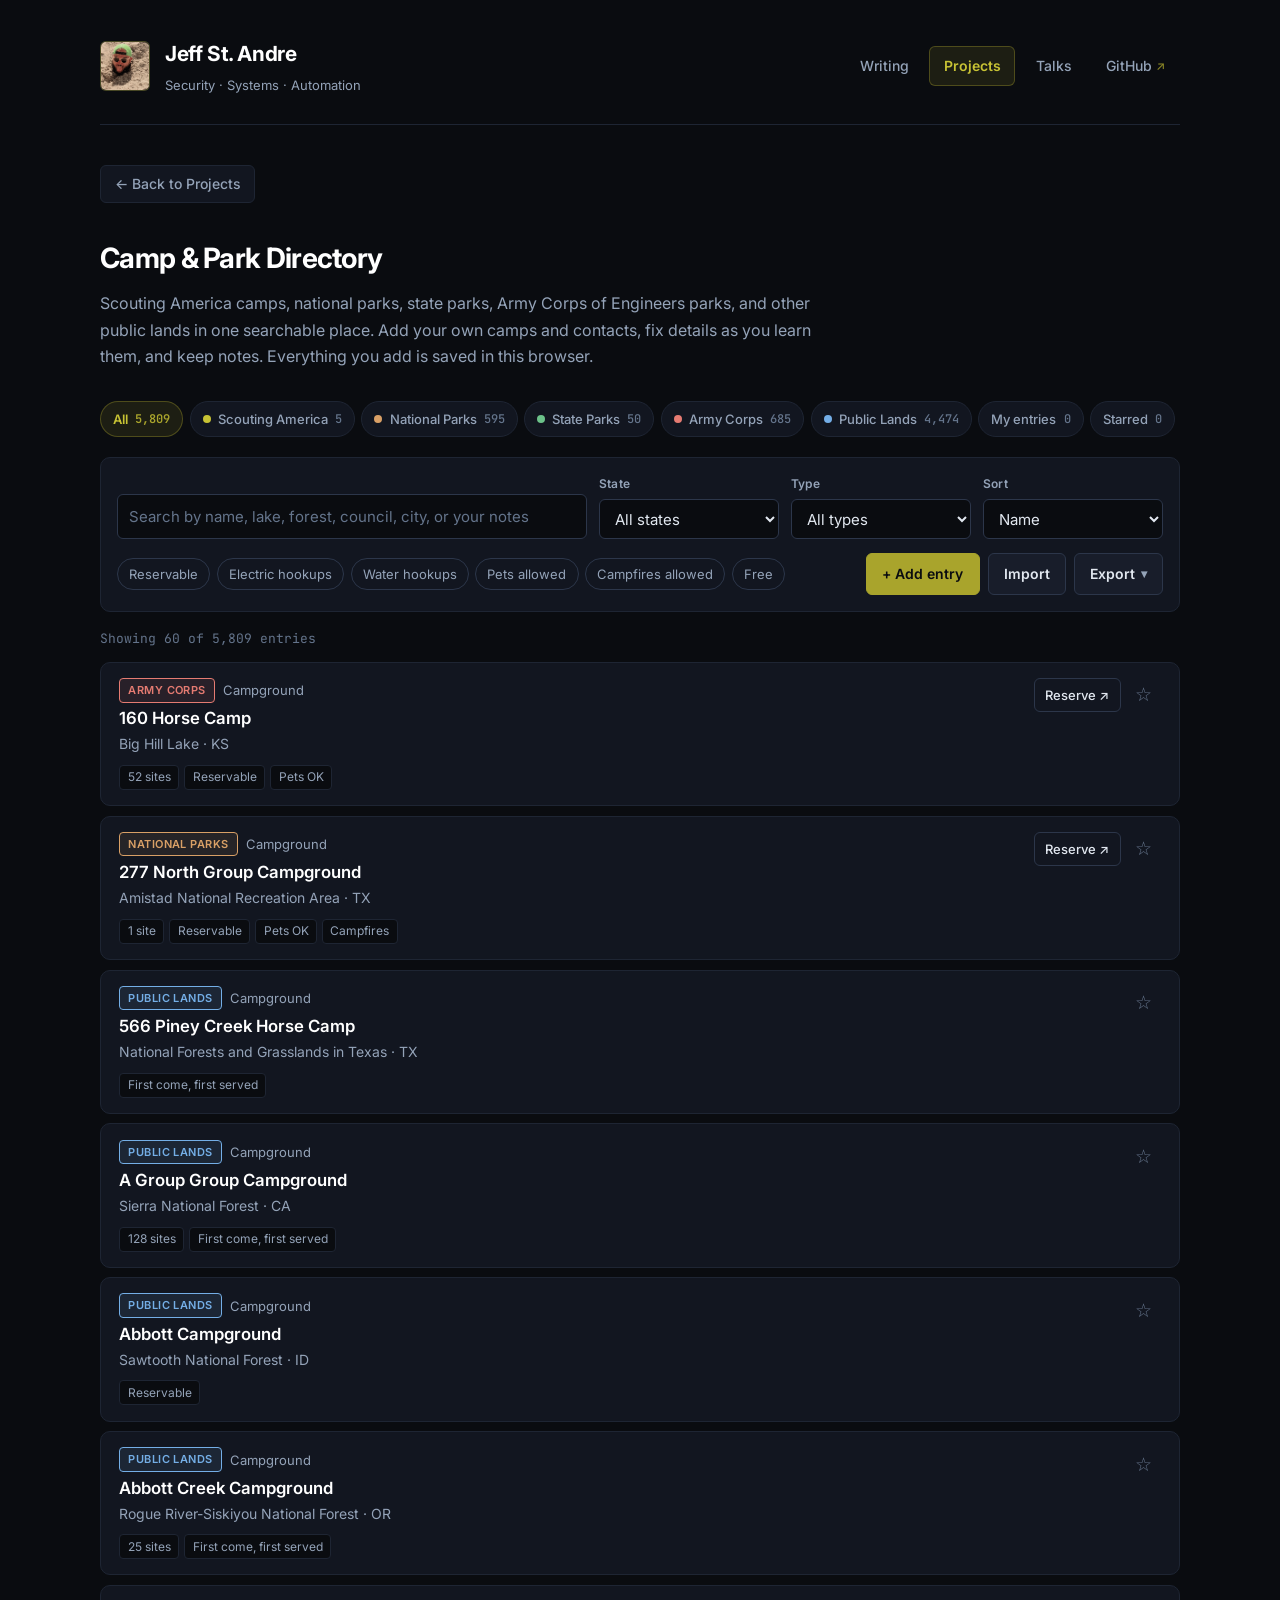
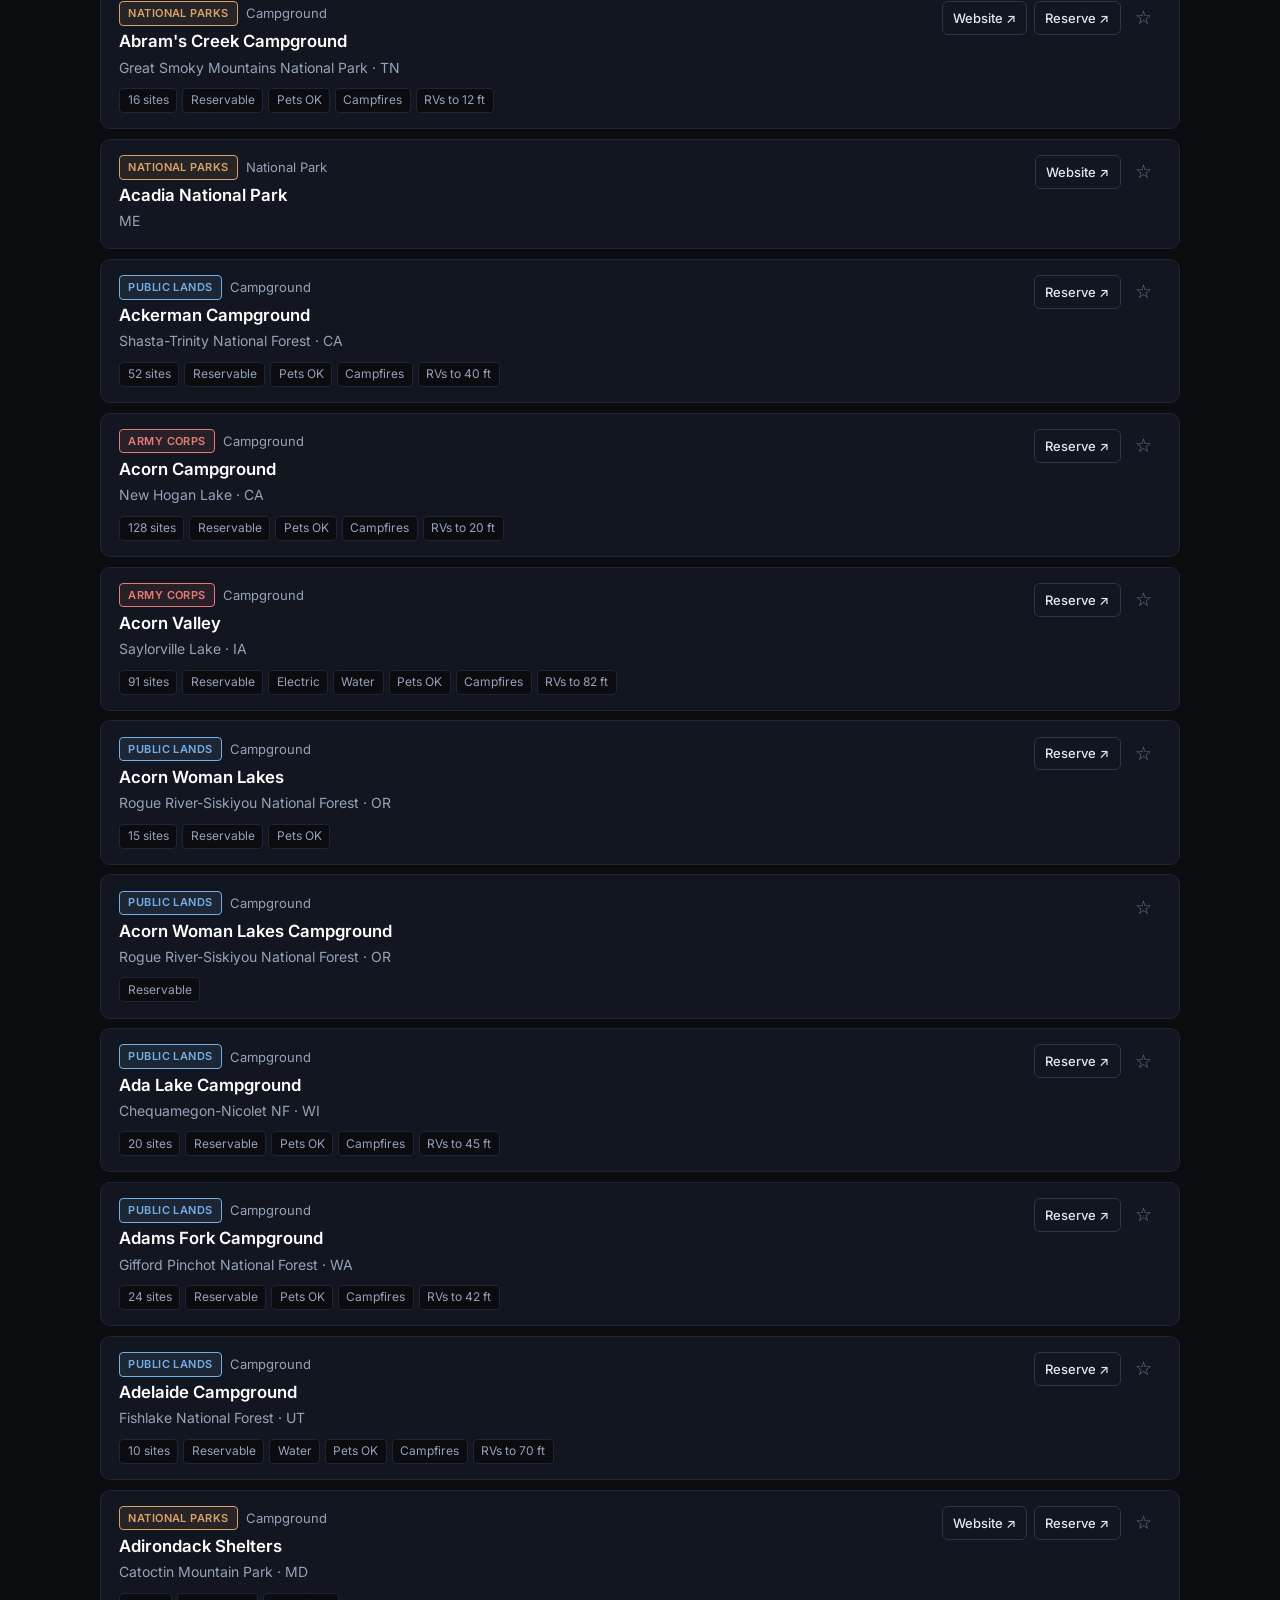
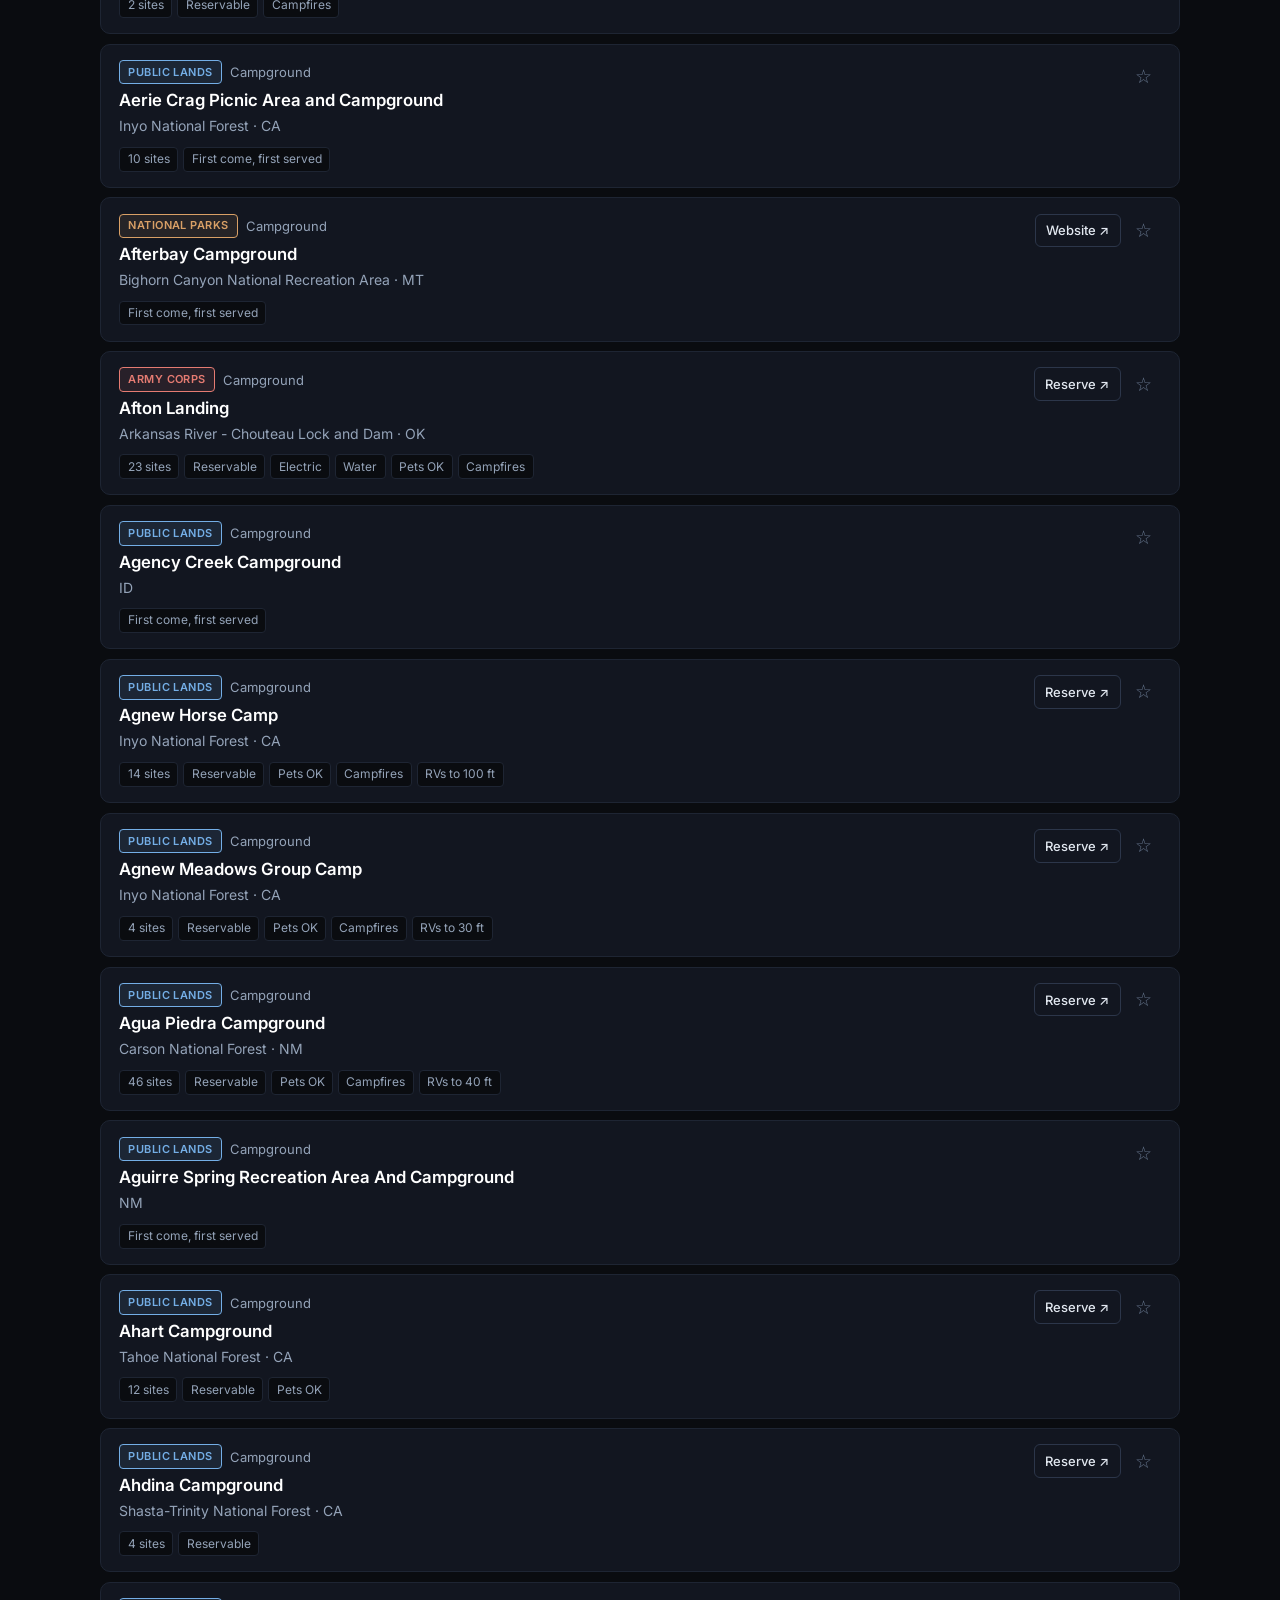
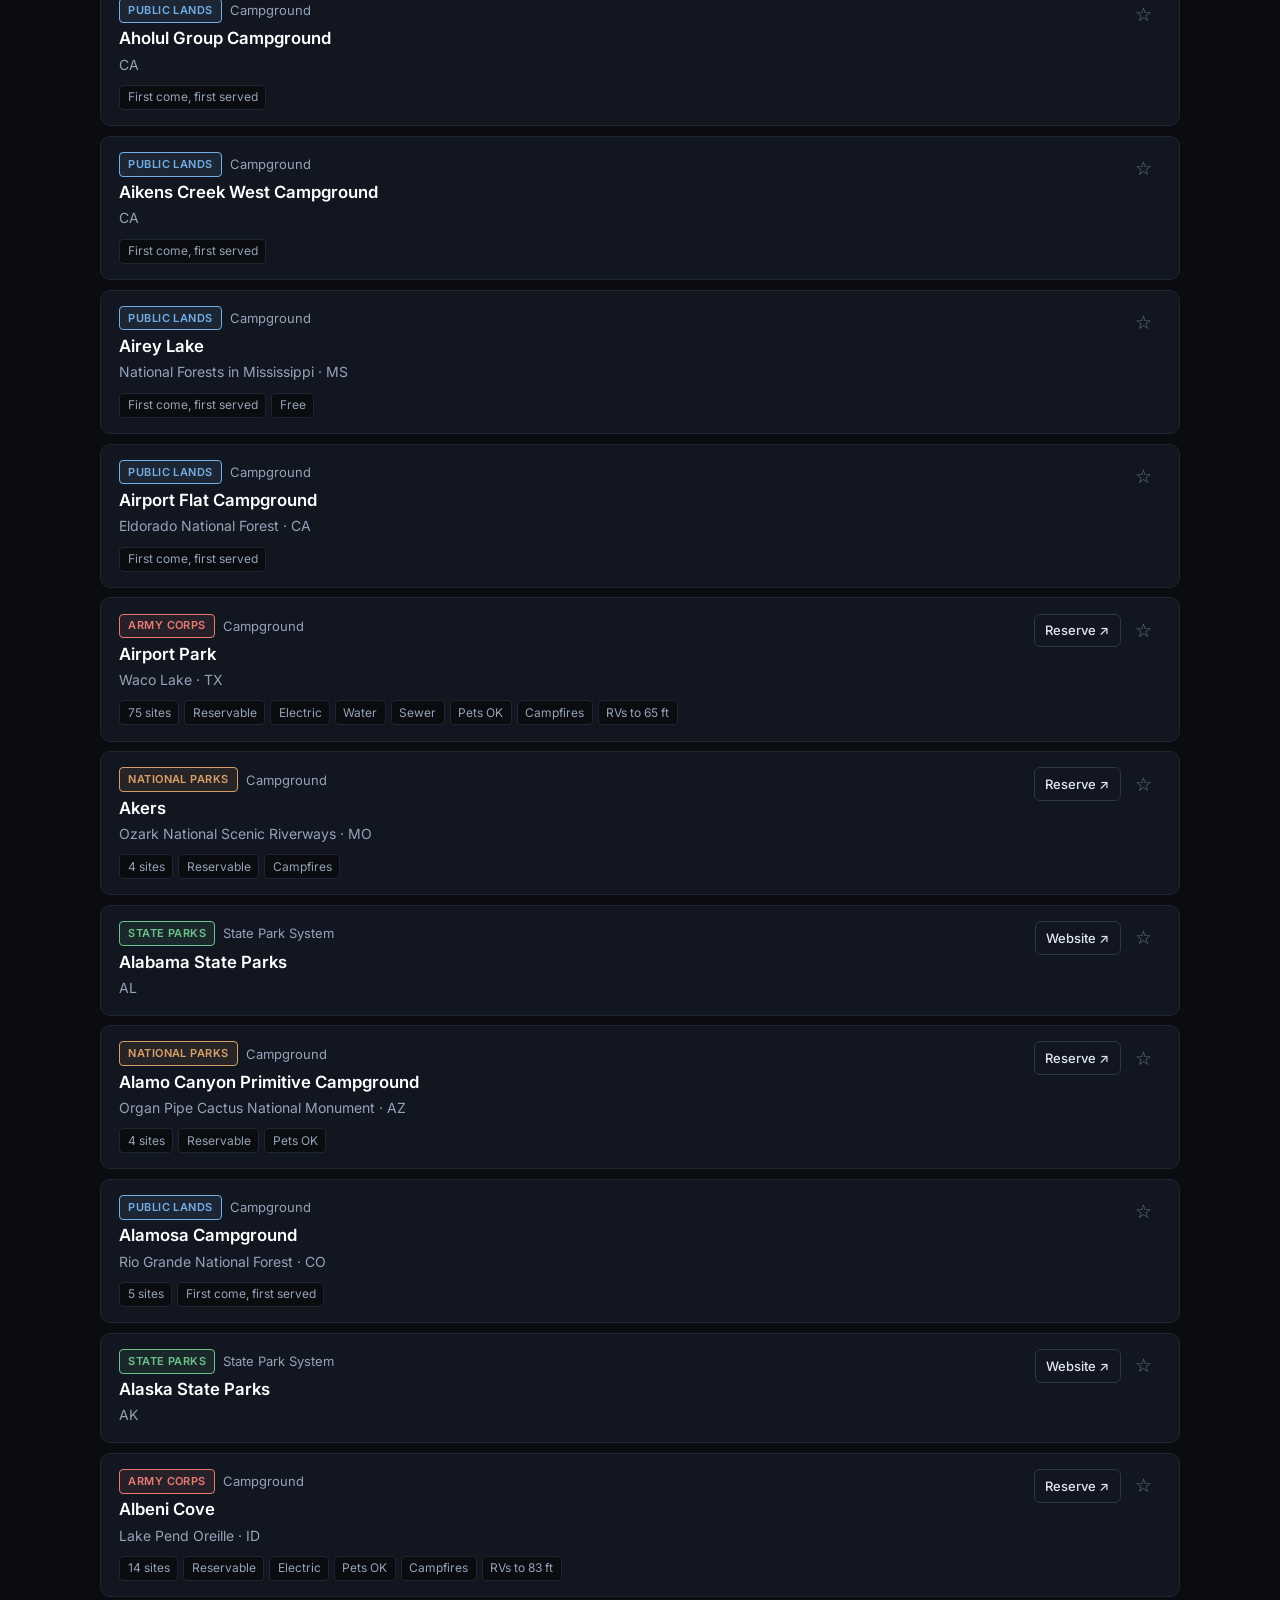
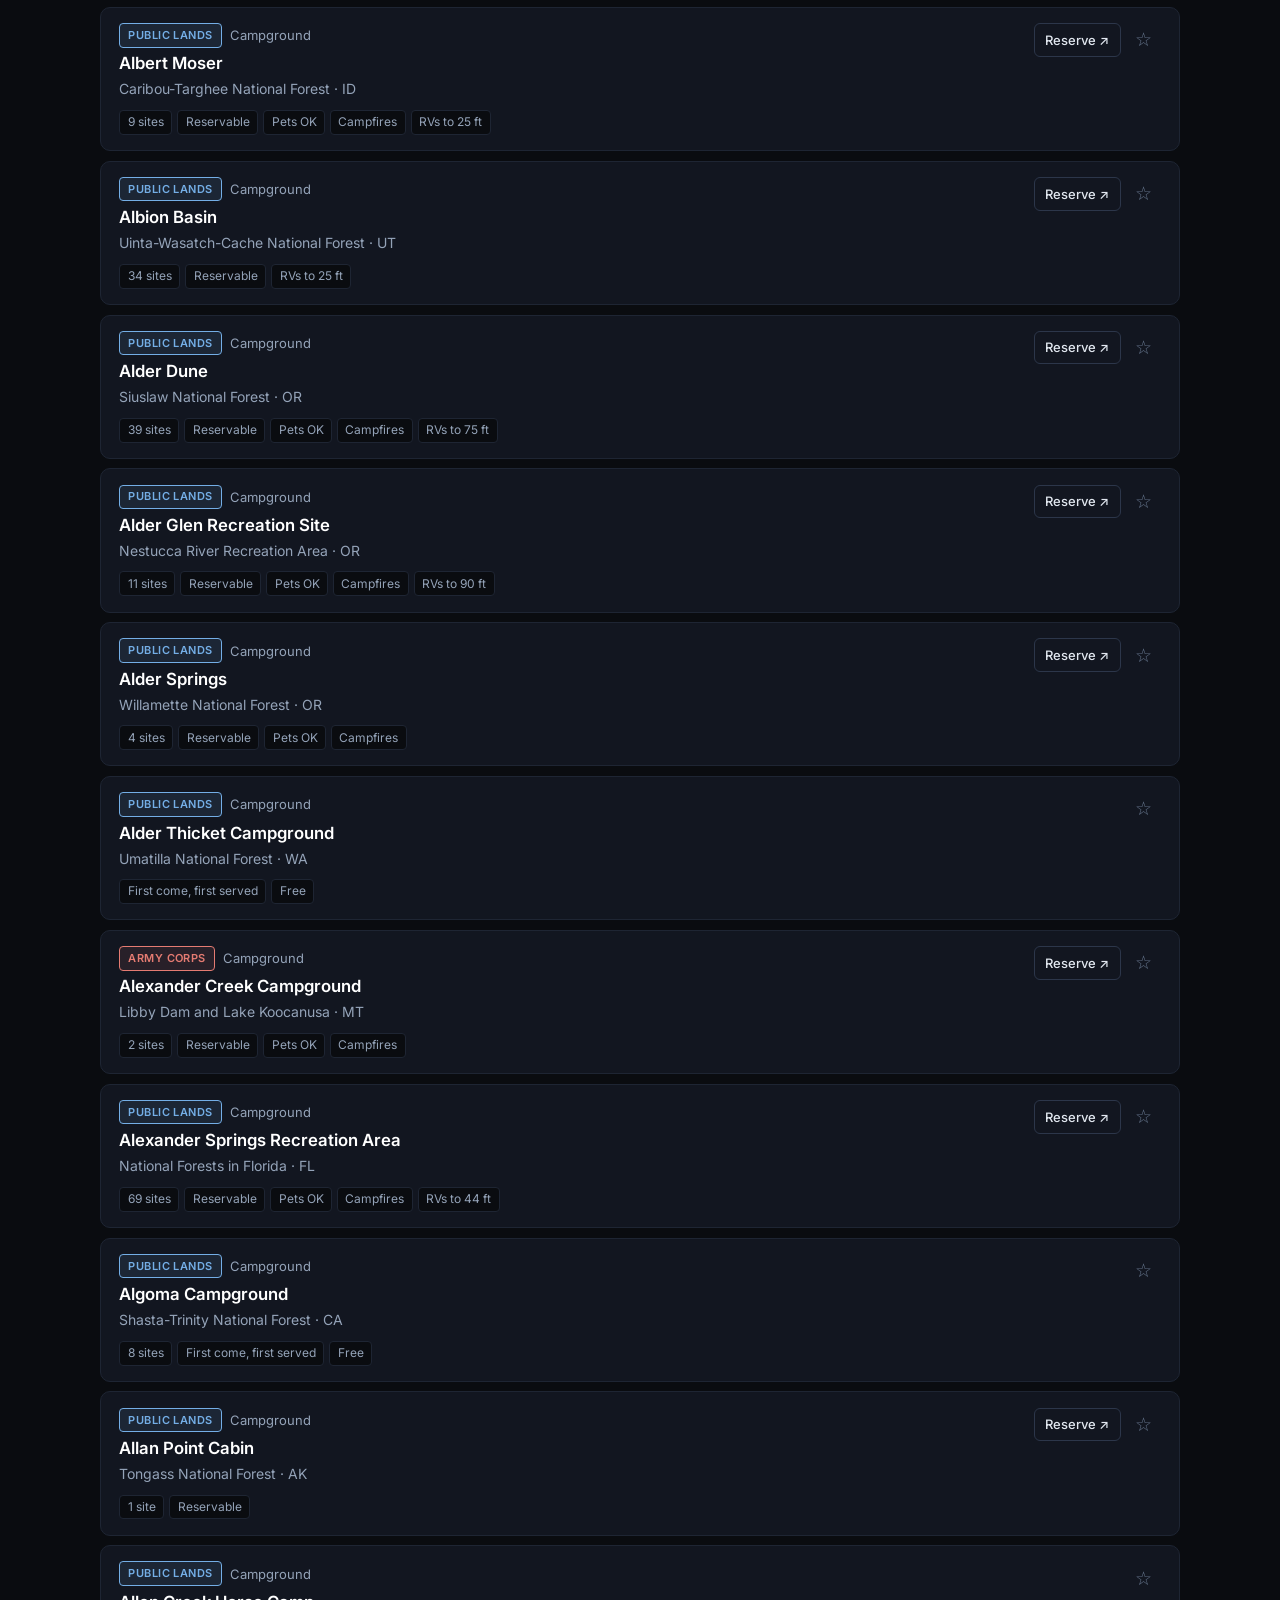
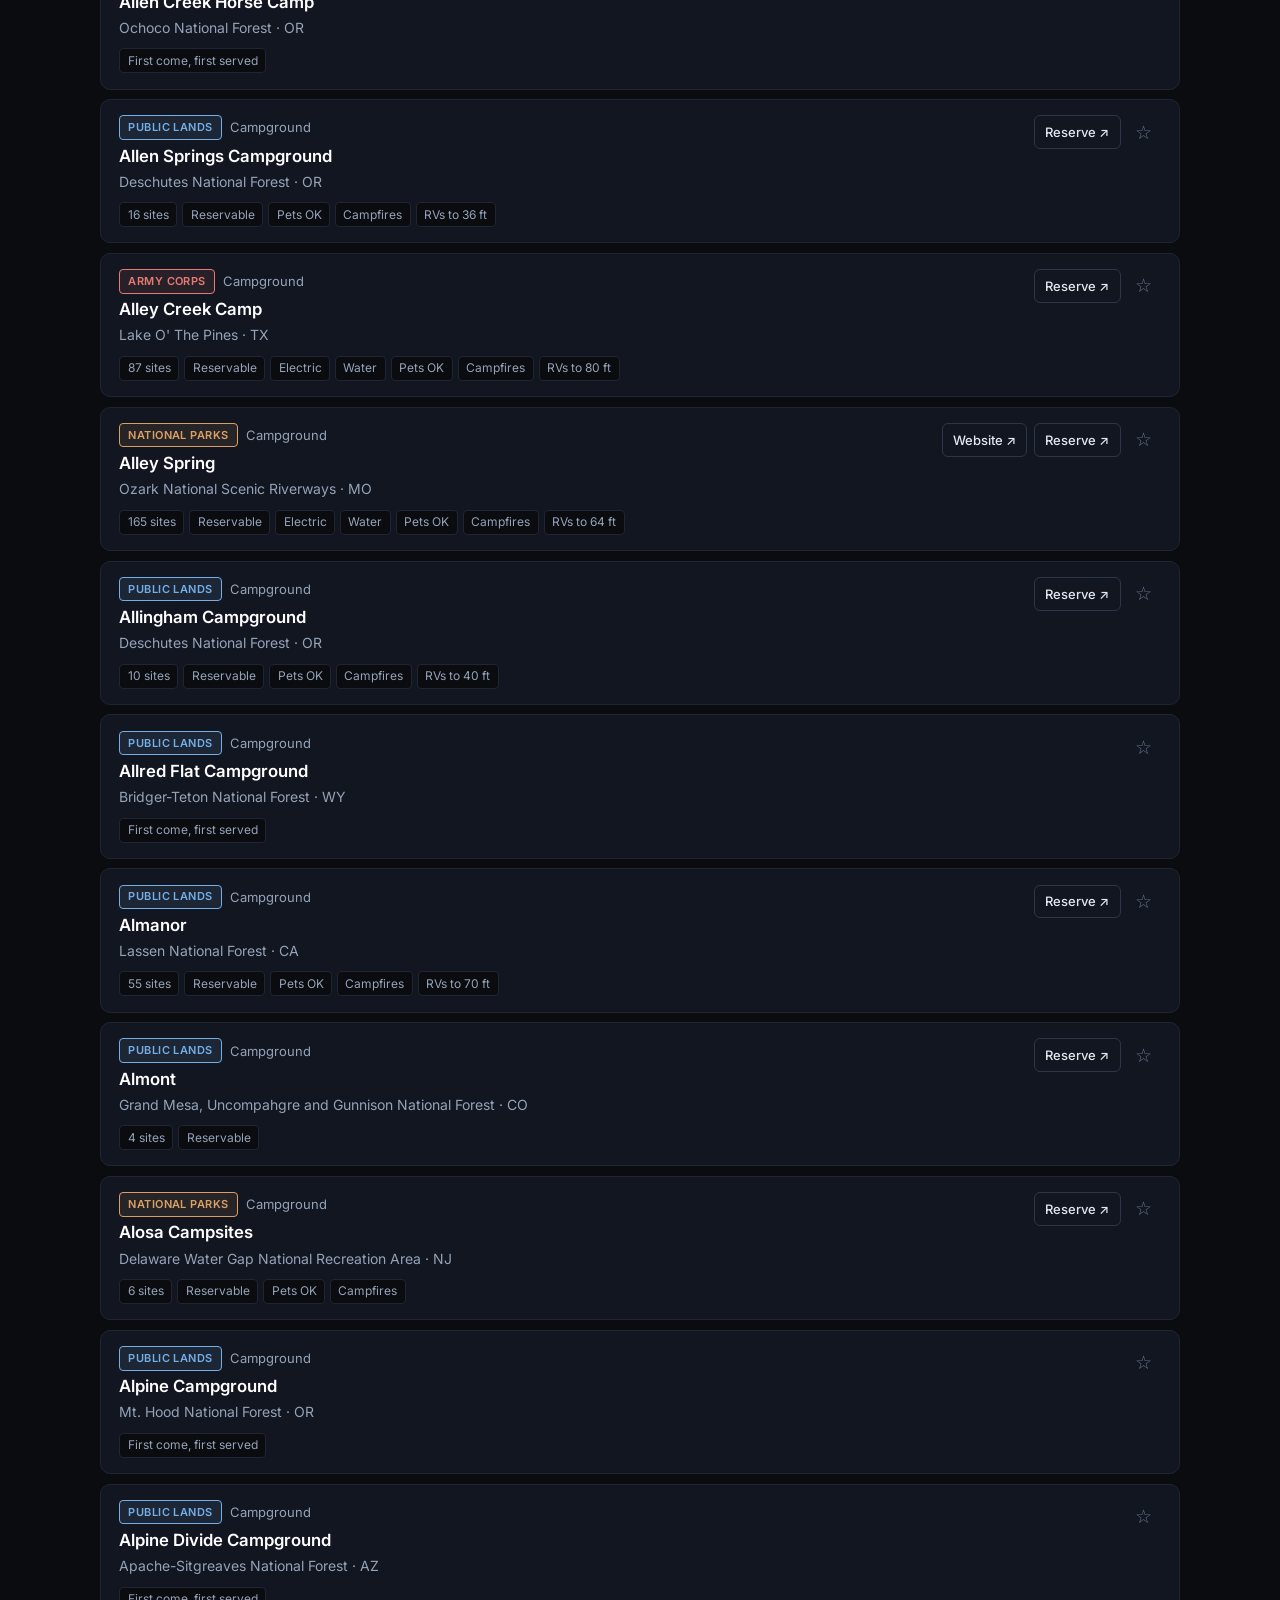
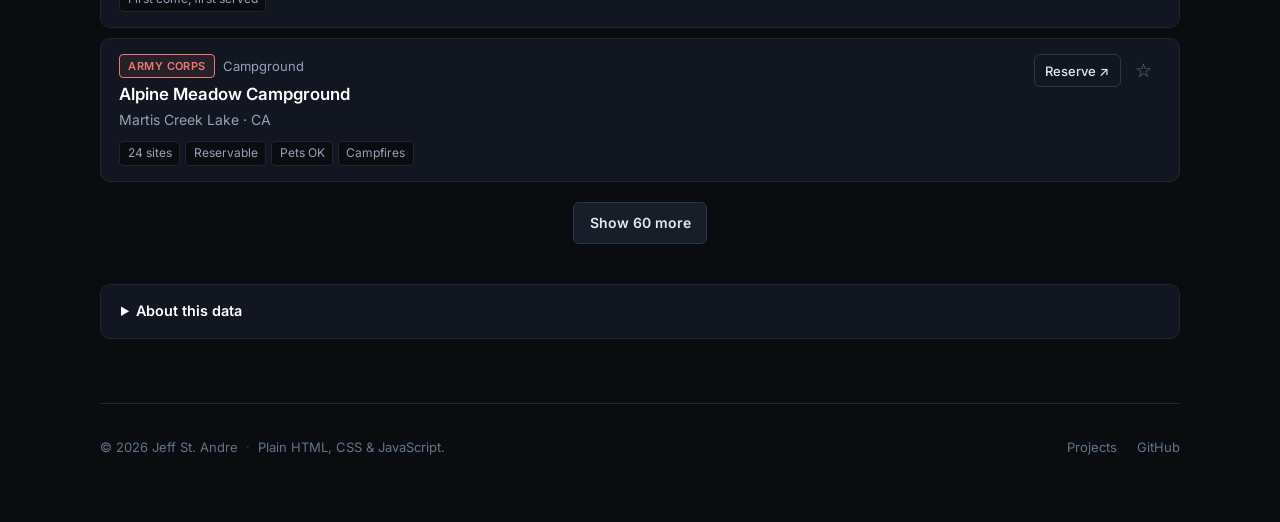
==== tools/CampDirectory/index.html @ d9864ccf "Add Camp & Park Directory tool A searchable, static (HTML/CSS/vanilla JS) directory of Scouting Amer" ====
<!DOCTYPE html>
<html lang="en">

<head>
  <meta charset="UTF-8">
  <meta name="viewport" content="width=device-width, initial-scale=1.0">
  <title>Camp &amp; Park Directory | Jeff St. Andre</title>
  <meta name="description"
    content="A searchable directory of Scouting America camps, national parks, state parks, Army Corps of Engineers parks, and other public lands, with contact info you can add to and keep.">
  <meta name="author" content="Jeff St. Andre">
  <meta name="theme-color" content="#0a0c10">

  <meta property="og:type" content="website">
  <meta property="og:title" content="Camp &amp; Park Directory | Jeff St. Andre">
  <meta property="og:description"
    content="Scouting America camps, national parks, state parks, Army Corps parks, and public lands in one searchable place.">
  <meta property="og:url" content="https://jeffstandre.com/tools/CampDirectory/">
  <meta property="og:image" content="https://jeffstandre.com/avatar.png">

  <link rel="icon" type="image/x-icon" href="../../favicon.ico">
  <link rel="icon" type="image/png" sizes="64x64" href="../../favicon.png">
  <link rel="apple-touch-icon" href="../../avatar.png">

  <link rel="preconnect" href="https://fonts.googleapis.com">
  <link rel="preconnect" href="https://fonts.gstatic.com" crossorigin>
  <link
    href="https://fonts.googleapis.com/css2?family=Inter:wght@400;500;600;700&family=JetBrains+Mono:wght@400;500&display=swap"
    rel="stylesheet">

  <link rel="stylesheet" href="../../style.css">
  <link rel="stylesheet" href="directory.css">
</head>

<body>
  <div class="site-wrapper directory-wrapper">
    <header class="site-header">
      <div class="header-brand">
        <a href="../../#writing" class="brand-link">
          <img src="../../avatar.png" alt="Jeff St. Andre" class="header-avatar" width="48" height="48">
          <div class="brand-text">
            <span class="brand-name">Jeff St. Andre</span>
            <span class="brand-tagline">Security · Systems · Automation</span>
          </div>
        </a>
      </div>
      <nav class="site-nav">
        <a href="../../#writing" class="nav-link">Writing</a>
        <a href="../../#projects" class="nav-link active">Projects</a>
        <a href="../../#slides" class="nav-link">Talks</a>
        <a href="https://github.com/jstandre" target="_blank" rel="noopener" class="nav-link external">GitHub <span
            class="ext-icon">↗</span></a>
      </nav>
    </header>

    <main class="site-main">
      <a href="../../#projects" class="back-btn">&larr; Back to Projects</a>

      <div class="section-header">
        <h1 class="section-title">Camp &amp; Park Directory</h1>
        <p class="section-lead">Scouting America camps, national parks, state parks, Army Corps of Engineers parks,
          and other public lands in one searchable place. Add your own camps and contacts, fix details as you learn
          them, and keep notes. Everything you add is saved in this browser.</p>
      </div>

      <nav class="category-tabs" id="category-tabs" aria-label="Categories"></nav>

      <section class="toolbar" aria-label="Search and filters">
        <div class="toolbar-row">
          <label class="field field-search">
            <span class="visually-hidden">Search</span>
            <input type="search" id="search" placeholder="Search by name, lake, forest, council, city, or your notes"
              autocomplete="off">
          </label>
          <label class="field">
            <span class="field-label">State</span>
            <select id="state-filter">
              <option value="">All states</option>
            </select>
          </label>
          <label class="field">
            <span class="field-label">Type</span>
            <select id="kind-filter">
              <option value="">All types</option>
            </select>
          </label>
          <label class="field">
            <span class="field-label">Sort</span>
            <select id="sort">
              <option value="name">Name</option>
              <option value="state">State</option>
              <option value="unit">Managing unit</option>
              <option value="distance">Nearest to me</option>
            </select>
          </label>
        </div>

        <div class="toolbar-row toolbar-row-secondary">
          <fieldset class="amenity-filters" id="amenity-filters">
            <legend class="visually-hidden">Campground amenities</legend>
          </fieldset>
          <div class="toolbar-actions">
            <button type="button" class="btn btn-primary" id="add-btn">+ Add entry</button>
            <button type="button" class="btn" id="import-btn">Import</button>
            <details class="menu" id="export-menu">
              <summary class="btn">Export</summary>
              <div class="menu-panel">
                <button type="button" data-export="backup">Backup of my data (JSON)</button>
                <button type="button" data-export="csv">Current results (CSV)</button>
                <button type="button" data-export="template">Blank import template (CSV)</button>
              </div>
            </details>
          </div>
        </div>
      </section>

      <p class="category-note" id="category-note" hidden></p>

      <div class="results-bar">
        <p class="results-count" id="results-count" aria-live="polite">Loading directory…</p>
        <button type="button" class="link-btn" id="clear-filters" hidden>Clear filters</button>
      </div>

      <h2 class="visually-hidden">Results</h2>
      <div class="results" id="results"></div>

      <div class="more-wrap">
        <button type="button" class="btn" id="show-more" hidden>Show more</button>
      </div>

      <details class="about-data">
        <summary>About this data</summary>
        <div class="about-body">
          <ul>
            <li><strong>Federal campgrounds</strong> (Army Corps, Forest Service, National Park Service, BLM,
              Reclamation, Fish &amp; Wildlife): <span id="campground-count">every campground</span> in the federal
              recreation system, from
              <a href="https://github.com/kirkwood-justin/campsite-atlas-data" target="_blank" rel="noopener">Campsite
                Atlas open data</a>, which is cleaned from the Recreation.gov RIDB export (CC0). Snapshot from
              <span id="campground-date">September 2026</span>. Phone numbers and current conditions are on each
              campground's Recreation.gov page.</li>
            <li><strong>National parks</strong>: all 63, each linked to its official nps.gov home and contact pages.
            </li>
            <li><strong>State parks</strong>: the official park agency for all 50 states. Each one links to that
              state's full list of parks. Individual state parks aren't bundled yet; add the ones you use or import a
              list.</li>
            <li><strong>Scouting America</strong>: the four national high adventure bases and the national office.
              Local council camps aren't bundled; add yours or import your council's list. Find any council at
              <a href="https://beascout.scouting.org/" target="_blank" rel="noopener">beascout.scouting.org</a>.</li>
            <li><strong>Your data</strong> (added entries, edits, notes, and stars) stays in this browser. Use
              <em>Export → Backup</em> to keep a copy or move it to another device, and <em>Import</em> to load it
              back.</li>
          </ul>
          <p>Contact details change. Confirm hours, fees, and phone numbers with the managing office before a trip.
          </p>
        </div>
      </details>
    </main>

    <footer class="site-footer">
      <div class="footer-left">
        <span>© <span id="year">2026</span> Jeff St. Andre</span>
        <span class="footer-separator">·</span>
        <span>Plain HTML, CSS &amp; JavaScript.</span>
      </div>
      <div class="footer-right">
        <a href="../../#projects">Projects</a>
        <a href="https://github.com/jstandre" target="_blank" rel="noopener">GitHub</a>
      </div>
    </footer>
  </div>

  <!-- Entry details -->
  <dialog class="modal" id="detail-dialog" aria-labelledby="detail-title">
    <div class="modal-inner" id="detail-body"></div>
  </dialog>

  <!-- Add / edit entry -->
  <dialog class="modal" id="edit-dialog" aria-labelledby="edit-title">
    <form class="modal-inner" id="edit-form" method="dialog" novalidate>
      <div class="modal-head">
        <h2 class="modal-title" id="edit-title">Add entry</h2>
        <button type="button" class="icon-btn" data-close aria-label="Close">×</button>
      </div>
      <p class="modal-help" id="edit-help"></p>

      <div class="form-grid">
        <label class="field">
          <span class="field-label">Category</span>
          <select name="category" required></select>
        </label>
        <label class="field">
          <span class="field-label">Type</span>
          <input name="kind" list="kind-suggestions" placeholder="Council Camp, State Park, Campground…">
        </label>
        <label class="field field-wide">
          <span class="field-label">Name <span class="req">required</span></span>
          <input name="name" required autocomplete="off">
        </label>
        <label class="field">
          <span class="field-label">Organization or council</span>
          <input name="org" placeholder="e.g. Circle Ten Council">
        </label>
        <label class="field">
          <span class="field-label">Managing unit</span>
          <input name="unit" placeholder="Lake, forest, district, or office">
        </label>
        <label class="field field-wide">
          <span class="field-label">Street address</span>
          <input name="address" autocomplete="street-address">
        </label>
        <label class="field">
          <span class="field-label">City</span>
          <input name="city">
        </label>
        <label class="field field-split">
          <span class="field-label">State</span>
          <select name="state"></select>
        </label>
        <label class="field field-split">
          <span class="field-label">ZIP</span>
          <input name="zip" inputmode="numeric">
        </label>
        <label class="field">
          <span class="field-label">Contact person</span>
          <input name="contact">
        </label>
        <label class="field">
          <span class="field-label">Phone</span>
          <input name="phone" type="tel">
        </label>
        <label class="field">
          <span class="field-label">Email</span>
          <input name="email" type="email">
        </label>
        <label class="field">
          <span class="field-label">Website</span>
          <input name="website" type="url" placeholder="https://">
        </label>
        <label class="field">
          <span class="field-label">Reservations link</span>
          <input name="bookUrl" type="url" placeholder="https://">
        </label>
        <label class="field field-split">
          <span class="field-label">Latitude</span>
          <input name="lat" inputmode="decimal" placeholder="36.45">
        </label>
        <label class="field field-split">
          <span class="field-label">Longitude</span>
          <input name="lon" inputmode="decimal" placeholder="-104.95">
        </label>
        <label class="field field-wide">
          <span class="field-label">Description</span>
          <textarea name="summary" rows="3" placeholder="Acreage, program areas, what to know before you go"></textarea>
        </label>
      </div>
      <p class="form-error" id="edit-error" role="alert"></p>

      <div class="modal-actions">
        <button type="button" class="btn" data-close>Cancel</button>
        <button type="submit" class="btn btn-primary" id="edit-submit">Save</button>
      </div>
    </form>
  </dialog>

  <!-- Import -->
  <dialog class="modal" id="import-dialog" aria-labelledby="import-title">
    <div class="modal-inner">
      <div class="modal-head">
        <h2 class="modal-title" id="import-title">Import</h2>
        <button type="button" class="icon-btn" data-close aria-label="Close">×</button>
      </div>
      <p class="modal-help">Load a <strong>backup file</strong> exported from this page, or a <strong>CSV
          spreadsheet</strong> of camps and parks, such as your council's camp list or a state's parks. Imported
        rows are added to <em>My entries</em>.</p>

      <label class="field">
        <span class="field-label">Category for rows that don't name one</span>
        <select id="import-category"></select>
      </label>

      <label class="file-drop" id="file-drop">
        <input type="file" id="import-file" accept=".json,.csv,application/json,text/csv">
        <span class="file-drop-text"><strong>Choose a file</strong> or drop it here (.csv or .json)</span>
      </label>

      <details class="csv-help">
        <summary>CSV columns</summary>
        <p>The first row must be column names. Only <code>name</code> is required; other columns are optional and
          can be in any order:</p>
        <p class="mono-list">name, category, type, organization, unit, address, city, state, zip, contact, phone,
          email, website, reservations, lat, lon, description, notes</p>
        <p><code>category</code> can be scouting, national park, state park, army corps, or public lands.
          <code>state</code> can be a two-letter code or a full name. Export → Blank import template gives you a
          ready-made file.</p>
      </details>

      <p class="import-result" id="import-result" role="status"></p>

      <div class="modal-actions">
        <button type="button" class="btn" data-close>Done</button>
      </div>
    </div>
  </dialog>

  <datalist id="kind-suggestions">
    <option value="Council Camp">
    <option value="Council Service Center">
    <option value="State Park">
    <option value="State Forest">
    <option value="Campground">
    <option value="Lake / Project Office">
    <option value="Ranger District">
    <option value="Field Office">
    <option value="Wildlife Refuge">
    <option value="Park">
  </datalist>

  <div class="toast" id="toast" role="status" aria-live="polite" hidden></div>

  <script src="directory.js"></script>
</body>

</html>
---- style.css ----
/* ==========================================================================
   Jeff St. Andre - Clean, Inviting & Thoughtful Engineering Site
   Palette: Deep Space Black, Stark White, Signature Olive-Chartreuse (#a9a42c)
   ========================================================================== */

:root {
  /* Core Color Palette */
  --bg-deep: #0a0c10;
  --bg-surface: #121620;
  --bg-surface-elevated: #181d2a;
  --bg-surface-hover: #1e2434;
  --bg-code: #07090d;

  /* Signature Accent: Olive-Chartreuse */
  --accent-green: #a9a42c;
  --accent-green-bright: #c7c234;
  --accent-green-muted: #726f1c;
  --accent-green-bg: rgba(169, 164, 44, 0.12);
  --accent-green-border: rgba(169, 164, 44, 0.35);

  /* Contrast & Text */
  --text-pure-white: #ffffff;
  --text-primary: #e2e8f0;
  --text-secondary: #94a3b8;
  --text-muted: #64748b;

  /* Borders */
  --border-subtle: #1e2533;
  --border-strong: #2c364a;

  /* Typography */
  --font-sans: 'Inter', -apple-system, BlinkMacSystemFont, 'Segoe UI', Roboto, sans-serif;
  --font-mono: 'JetBrains Mono', ui-monospace, SFMono-Regular, monospace;

  /* Geometry */
  --radius-xs: 4px;
  --radius-sm: 6px;
  --radius-md: 10px;
  --radius-lg: 14px;
  --radius-pill: 9999px;

  --measure-content: 740px;
  --measure-wide: 860px;

  --transition-fast: 0.15s ease;
  --transition-smooth: 0.25s ease;
}

/* ==========================================================================
   Reset & Base Styles
   ========================================================================== */
*, *::before, *::after {
  box-sizing: border-box;
  margin: 0;
  padding: 0;
}

html {
  font-size: 16px;
  scroll-behavior: smooth;
  -webkit-font-smoothing: antialiased;
  -moz-osx-font-smoothing: grayscale;
}

body {
  background-color: var(--bg-deep);
  color: var(--text-primary);
  font-family: var(--font-sans);
  line-height: 1.7;
  min-height: 100vh;
  display: flex;
  justify-content: center;
  padding: 0 1.25rem;
}

/* Selection */
::selection {
  background-color: var(--accent-green);
  color: #000000;
}

/* Links */
a {
  color: var(--accent-green-bright);
  text-decoration: none;
  transition: color var(--transition-fast);
}

a:hover {
  color: #e5e042;
}

/* ==========================================================================
   Layout Shell
   ========================================================================== */
.site-wrapper {
  width: 100%;
  max-width: var(--measure-wide);
  display: flex;
  flex-direction: column;
  min-height: 100vh;
  padding-bottom: 4rem;
}

/* Header */
.site-header {
  display: flex;
  justify-content: space-between;
  align-items: center;
  padding: 2.25rem 0 1.75rem 0;
  border-bottom: 1px solid var(--border-subtle);
  margin-bottom: 2.5rem;
  flex-wrap: wrap;
  gap: 1.25rem;
}

.brand-link {
  display: flex;
  align-items: center;
  gap: 0.95rem;
  text-decoration: none;
}

.header-avatar {
  width: 50px;
  height: 50px;
  border-radius: var(--radius-sm);
  border: 1px solid var(--accent-green-border);
  object-fit: cover;
  flex-shrink: 0;
  transition: transform var(--transition-fast), border-color var(--transition-fast), box-shadow var(--transition-fast);
  background-color: var(--bg-surface);
}

.brand-link:hover .header-avatar {
  border-color: var(--accent-green-bright);
  box-shadow: 0 0 12px rgba(169, 164, 44, 0.3);
  transform: scale(1.04);
}

.brand-text {
  display: flex;
  flex-direction: column;
  gap: 0.15rem;
}

.brand-name {
  font-size: 1.3rem;
  font-weight: 700;
  letter-spacing: -0.02em;
  color: var(--text-pure-white);
  transition: color var(--transition-fast);
}

.brand-link:hover .brand-name {
  color: var(--accent-green-bright);
}

.brand-tagline {
  font-size: 0.8125rem;
  color: var(--text-secondary);
  font-weight: 400;
}

/* Navigation */
.site-nav {
  display: flex;
  align-items: center;
  gap: 0.35rem;
  flex-wrap: wrap;
}

.nav-link {
  color: var(--text-secondary);
  font-size: 0.875rem;
  font-weight: 500;
  padding: 0.45rem 0.85rem;
  border-radius: var(--radius-sm);
  border: 1px solid transparent;
  transition: all var(--transition-fast);
  display: inline-flex;
  align-items: center;
  gap: 0.25rem;
}

.nav-link:hover {
  color: var(--text-pure-white);
  background-color: var(--bg-surface);
  border-color: var(--border-subtle);
}

.nav-link.active {
  color: var(--accent-green-bright);
  background-color: var(--accent-green-bg);
  border-color: var(--accent-green-border);
  font-weight: 600;
}

.ext-icon {
  font-size: 0.75rem;
  opacity: 0.8;
  color: var(--accent-green);
}

/* Main Content Area */
.site-main {
  flex-grow: 1;
  width: 100%;
}

/* Stan Lee Quote Card */
.stan-lee-quote-card {
  background: var(--bg-surface);
  border: 1px solid var(--border-subtle);
  border-radius: var(--radius-md);
  padding: 2rem 2.25rem;
  margin-bottom: 2.5rem;
  text-align: center;
  display: flex;
  flex-direction: column;
  align-items: center;
  gap: 1.25rem;
}

.stan-lee-quote {
  font-size: 1.15rem;
  font-style: italic;
  color: var(--text-pure-white);
  line-height: 1.6;
  max-width: 640px;
  margin: 0;
}

.stan-lee-meta {
  display: flex;
  flex-direction: column;
  align-items: center;
  gap: 0.5rem;
}

.stan-lee-img {
  width: 110px;
  height: auto;
  border-radius: var(--radius-sm);
  border: 1px solid var(--border-subtle);
}

.stan-lee-author {
  display: flex;
  flex-direction: column;
  align-items: center;
}

.stan-lee-author .author-name {
  font-weight: 700;
  font-size: 0.95rem;
  color: var(--text-pure-white);
}

.stan-lee-author .author-sub {
  font-weight: 400;
  font-size: 0.8rem;
  color: var(--text-secondary);
}

/* Section Intros */
.section-header {
  margin-bottom: 2rem;
}

.section-title {
  font-size: 1.75rem;
  font-weight: 700;
  letter-spacing: -0.025em;
  color: var(--text-pure-white);
  margin-bottom: 0.45rem;
}

.section-lead {
  font-size: 1rem;
  color: var(--text-secondary);
  line-height: 1.65;
  max-width: var(--measure-content);
}

/* ==========================================================================
   Jeff St. Andre - Clean, Inviting & Thoughtful Engineering Site
   ========================================================================== */
.posts-list {
  display: flex;
  flex-direction: column;
  gap: 1.25rem;
}

.post-card {
  background: var(--bg-surface);
  border: 1px solid var(--border-subtle);
  border-radius: var(--radius-md);
  padding: 1.5rem 1.75rem;
  cursor: pointer;
  position: relative;
  transition: transform var(--transition-fast), border-color var(--transition-fast), background-color var(--transition-fast);
}

.post-card:hover {
  transform: translateY(-2px);
  border-color: var(--border-strong);
  background-color: var(--bg-surface-elevated);
}

.post-meta-row {
  display: flex;
  align-items: center;
  gap: 0.75rem;
  margin-bottom: 0.65rem;
  flex-wrap: wrap;
}

.post-date {
  font-family: var(--font-mono);
  font-size: 0.8125rem;
  color: var(--text-muted);
}

.category-badge {
  font-size: 0.75rem;
  font-weight: 600;
  color: var(--accent-green-bright);
  background: var(--accent-green-bg);
  border: 1px solid var(--accent-green-border);
  padding: 0.15rem 0.55rem;
  border-radius: var(--radius-pill);
  letter-spacing: -0.01em;
}

.post-title {
  font-size: 1.25rem;
  font-weight: 700;
  letter-spacing: -0.02em;
  color: var(--text-pure-white);
  margin-bottom: 0.5rem;
  line-height: 1.4;
  transition: color var(--transition-fast);
}

.post-card:hover .post-title {
  color: var(--accent-green-bright);
}

.post-summary {
  font-size: 0.9375rem;
  color: var(--text-secondary);
  line-height: 1.6;
}

/* ==========================================================================
   Article Reading View
   ========================================================================== */
.article-container {
  max-width: var(--measure-content);
  margin: 0 auto;
}

.back-btn {
  display: inline-flex;
  align-items: center;
  gap: 0.4rem;
  font-size: 0.875rem;
  font-weight: 500;
  color: var(--text-secondary);
  margin-bottom: 2rem;
  padding: 0.4rem 0.85rem;
  background: var(--bg-surface);
  border: 1px solid var(--border-subtle);
  border-radius: var(--radius-sm);
  transition: all var(--transition-fast);
}

.back-btn:hover {
  color: var(--text-pure-white);
  border-color: var(--accent-green-border);
  background: var(--bg-surface-elevated);
}

.article-header {
  margin-bottom: 2.5rem;
  padding-bottom: 1.5rem;
  border-bottom: 1px solid var(--border-subtle);
}

.article-meta {
  display: flex;
  align-items: center;
  gap: 0.85rem;
  margin-top: 1rem;
  flex-wrap: wrap;
  font-size: 0.875rem;
  color: var(--text-muted);
}

.article-read-time {
  font-family: var(--font-mono);
  font-size: 0.8125rem;
  color: var(--text-muted);
}

/* Markdown Body Formatting */
.markdown-body {
  font-size: 1.0625rem;
  line-height: 1.8;
  color: var(--text-primary);
}

.markdown-body h1,
.markdown-body h2,
.markdown-body h3,
.markdown-body h4 {
  color: var(--text-pure-white);
  font-weight: 700;
  letter-spacing: -0.025em;
  margin-top: 2.5rem;
  margin-bottom: 1rem;
  line-height: 1.35;
}

.markdown-body h1 { font-size: 2.1rem; }
.markdown-body h2 { 
  font-size: 1.45rem; 
  padding-bottom: 0.4rem; 
  border-bottom: 1px solid var(--border-subtle); 
}

.markdown-body h3 { font-size: 1.2rem; }

.markdown-body p {
  margin-bottom: 1.4rem;
}

.markdown-body strong {
  color: var(--text-pure-white);
  font-weight: 600;
}

.markdown-body hr {
  border: 0;
  border-top: 1px solid var(--border-subtle);
  margin: 2.5rem 0;
}

.markdown-body blockquote {
  border-left: 3px solid var(--accent-green);
  padding: 0.75rem 1.25rem;
  margin: 1.75rem 0;
  color: var(--text-secondary);
  background: var(--accent-green-bg);
  border-radius: 0 var(--radius-sm) var(--radius-sm) 0;
}

.markdown-body blockquote p:last-child {
  margin-bottom: 0;
}

.markdown-body ul,
.markdown-body ol {
  margin: 1.35rem 0;
  padding-left: 1.6rem;
}

.markdown-body li {
  margin-bottom: 0.6rem;
}

.markdown-body code {
  font-family: var(--font-mono);
  font-size: 0.875em;
  background: rgba(255, 255, 255, 0.06);
  padding: 0.2em 0.45em;
  border-radius: var(--radius-xs);
  color: var(--accent-green-bright);
  border: 1px solid rgba(255, 255, 255, 0.08);
}

.markdown-body pre {
  background: var(--bg-code) !important;
  border: 1px solid var(--border-subtle);
  border-radius: var(--radius-md);
  padding: 1.25rem 1.5rem;
  margin: 1.85rem 0;
  overflow-x: auto;
  font-size: 0.88rem;
  line-height: 1.65;
}

.markdown-body pre code {
  background: transparent;
  padding: 0;
  border: none;
  font-family: var(--font-mono);
  color: var(--text-primary);
}

.markdown-body table {
  width: 100%;
  border-collapse: collapse;
  margin: 1.85rem 0;
  font-size: 0.9375rem;
}

.markdown-body th,
.markdown-body td {
  padding: 0.75rem 1rem;
  border: 1px solid var(--border-subtle);
  text-align: left;
}

.markdown-body th {
  background: var(--bg-surface);
  font-weight: 600;
  color: var(--text-pure-white);
}

/* ==========================================================================
   Projects & Tools Grid
   ========================================================================== */
.tool-grid {
  display: grid;
  grid-template-columns: repeat(auto-fill, minmax(320px, 1fr));
  gap: 1.25rem;
}

.tool-card {
  background: var(--bg-surface);
  border: 1px solid var(--border-subtle);
  border-radius: var(--radius-md);
  padding: 1.5rem;
  display: flex;
  flex-direction: column;
  justify-content: space-between;
  gap: 1.25rem;
  transition: transform var(--transition-fast), border-color var(--transition-fast), background-color var(--transition-fast);
}

.tool-card:hover {
  transform: translateY(-2px);
  border-color: var(--border-strong);
  background-color: var(--bg-surface-elevated);
}

.tool-header {
  display: flex;
  justify-content: space-between;
  align-items: flex-start;
  gap: 0.75rem;
  margin-bottom: 0.5rem;
}

.tool-title {
  font-size: 1.2rem;
  font-weight: 700;
  letter-spacing: -0.015em;
  color: var(--text-pure-white);
}

.tool-desc {
  font-size: 0.90625rem;
  color: var(--text-secondary);
  line-height: 1.6;
}

.tool-tags {
  display: flex;
  flex-wrap: wrap;
  gap: 0.4rem;
  margin-top: 0.85rem;
}

.tool-tag {
  font-family: var(--font-mono);
  font-size: 0.75rem;
  color: var(--text-secondary);
  background: rgba(255, 255, 255, 0.04);
  border: 1px solid var(--border-subtle);
  padding: 0.15rem 0.5rem;
  border-radius: var(--radius-xs);
}

.tool-link {
  display: inline-flex;
  align-items: center;
  gap: 0.35rem;
  font-size: 0.875rem;
  font-weight: 500;
  color: var(--accent-green-bright);
  margin-top: auto;
  padding-top: 0.5rem;
}

.tool-link:hover {
  text-decoration: underline;
}

/* ==========================================================================
   Slides / Presentations View
   ========================================================================== */
.slides-list {
  display: flex;
  flex-direction: column;
  gap: 1.25rem;
}

.slide-card {
  background: var(--bg-surface);
  border: 1px solid var(--border-subtle);
  border-radius: var(--radius-md);
  padding: 1.5rem 1.75rem;
  transition: transform var(--transition-fast), border-color var(--transition-fast);
}

.slide-card:hover {
  transform: translateY(-2px);
  border-color: var(--border-strong);
}

.slide-event {
  font-family: var(--font-mono);
  font-size: 0.75rem;
  color: var(--accent-green);
  font-weight: 600;
  letter-spacing: 0.05em;
  text-transform: uppercase;
  margin-bottom: 0.4rem;
}

.slide-title {
  font-size: 1.25rem;
  font-weight: 700;
  color: var(--text-pure-white);
  margin-bottom: 0.5rem;
}

.slide-desc {
  font-size: 0.9375rem;
  color: var(--text-secondary);
  line-height: 1.6;
  margin-bottom: 1.25rem;
}

.slide-actions {
  display: flex;
  gap: 0.75rem;
}

.slide-btn {
  display: inline-flex;
  align-items: center;
  gap: 0.4rem;
  font-size: 0.85rem;
  font-weight: 500;
  padding: 0.45rem 0.85rem;
  border-radius: var(--radius-sm);
  background: var(--bg-surface-elevated);
  border: 1px solid var(--border-subtle);
  color: var(--text-primary);
  transition: all var(--transition-fast);
}

.slide-btn:hover {
  border-color: var(--accent-green-border);
  background: var(--accent-green-bg);
  color: var(--accent-green-bright);
}

/* ==========================================================================
   Footer
   ========================================================================== */
.site-footer {
  display: flex;
  justify-content: space-between;
  align-items: center;
  padding-top: 2rem;
  margin-top: 4rem;
  border-top: 1px solid var(--border-subtle);
  font-size: 0.8125rem;
  color: var(--text-muted);
  flex-wrap: wrap;
  gap: 1rem;
}

.footer-left {
  display: flex;
  align-items: center;
  gap: 0.5rem;
}

.footer-separator {
  opacity: 0.4;
}

.footer-right {
  display: flex;
  gap: 1.25rem;
  font-size: 0.8125rem;
}

.footer-right a {
  color: var(--text-muted);
}

.footer-right a:hover {
  color: var(--accent-green-bright);
}

/* ==========================================================================
   Empty States & Error Handling
   ========================================================================== */
.empty-state {
  text-align: center;
  padding: 3.5rem 1.5rem;
  background: var(--bg-surface);
  border: 1px dashed var(--border-subtle);
  border-radius: var(--radius-md);
  color: var(--text-secondary);
}

.empty-state p {
  margin-top: 0.5rem;
  font-size: 0.9375rem;
  color: var(--text-muted);
}

/* ==========================================================================
   Responsive Breakpoints
   ========================================================================== */
@media (max-width: 640px) {
  body {
    padding: 0 0.875rem;
  }

  .site-header {
    padding: 1.5rem 0 1.25rem 0;
    margin-bottom: 1.75rem;
    flex-direction: column;
    align-items: flex-start;
  }

  .site-nav {
    width: 100%;
    justify-content: flex-start;
  }

  .post-card {
    padding: 1.25rem;
  }

  .tool-grid {
    grid-template-columns: 1fr;
  }

  .site-footer {
    flex-direction: column;
    align-items: flex-start;
    gap: 0.75rem;
  }
}
---- tools/CampDirectory/directory.css ----
/* ==========================================================================
   Camp & Park Directory
   Builds on the site's style.css tokens (colors, type, radii).
   ========================================================================== */

:root {
  --cat-scouting: #c7c234;
  --cat-nps: #d9a066;
  --cat-state: #6cc28a;
  --cat-usace: #e57b72;
  --cat-public: #74aee6;
  --cat-mine: #b99be8;
  --cat-starred: #f2c94c;
  --danger: #e57b72;
}

.directory-wrapper {
  max-width: 1080px;
}

.visually-hidden {
  position: absolute !important;
  width: 1px;
  height: 1px;
  padding: 0;
  margin: -1px;
  overflow: hidden;
  clip: rect(0, 0, 0, 0);
  white-space: nowrap;
  border: 0;
}

.mono {
  font-family: var(--font-mono);
  font-size: 0.85em;
}

.muted {
  color: var(--text-muted);
}

/* ==========================================================================
   Category tabs
   ========================================================================== */
.category-tabs {
  display: flex;
  flex-wrap: wrap;
  gap: 0.4rem;
  margin-bottom: 1.25rem;
}

.tab {
  display: inline-flex;
  align-items: center;
  gap: 0.45rem;
  font: inherit;
  font-size: 0.8125rem;
  font-weight: 500;
  color: var(--text-secondary);
  background: var(--bg-surface);
  border: 1px solid var(--border-subtle);
  border-radius: var(--radius-pill);
  padding: 0.35rem 0.75rem;
  cursor: pointer;
  transition: all var(--transition-fast);
}

.tab:hover {
  color: var(--text-pure-white);
  border-color: var(--border-strong);
}

.tab.active {
  color: var(--accent-green-bright);
  background: var(--accent-green-bg);
  border-color: var(--accent-green-border);
  font-weight: 600;
}

.tab-count {
  font-family: var(--font-mono);
  font-size: 0.75rem;
  color: var(--text-muted);
}

.tab.active .tab-count {
  color: var(--accent-green);
}

.dot {
  width: 8px;
  height: 8px;
  border-radius: 50%;
  flex-shrink: 0;
}

.dot-scouting { background: var(--cat-scouting); }
.dot-nps { background: var(--cat-nps); }
.dot-state { background: var(--cat-state); }
.dot-usace { background: var(--cat-usace); }
.dot-public { background: var(--cat-public); }

/* ==========================================================================
   Toolbar
   ========================================================================== */
.toolbar {
  background: var(--bg-surface);
  border: 1px solid var(--border-subtle);
  border-radius: var(--radius-md);
  padding: 1rem;
  display: flex;
  flex-direction: column;
  gap: 0.85rem;
  margin-bottom: 1rem;
}

.toolbar-row {
  display: flex;
  flex-wrap: wrap;
  gap: 0.75rem;
  align-items: flex-end;
}

.toolbar-row-secondary {
  justify-content: space-between;
  align-items: center;
}

.field {
  display: flex;
  flex-direction: column;
  gap: 0.3rem;
  min-width: 0;
}

.field-label {
  font-size: 0.75rem;
  font-weight: 600;
  letter-spacing: 0.02em;
  color: var(--text-secondary);
}

.field-hint {
  font-size: 0.75rem;
  color: var(--text-muted);
}

.req {
  font-weight: 400;
  color: var(--text-muted);
  margin-left: 0.25rem;
}

.field-search {
  flex: 1 1 300px;
}

.toolbar .field:not(.field-search) {
  flex: 0 1 180px;
}

input,
select,
textarea {
  font: inherit;
  font-size: 0.9375rem;
  color: var(--text-primary);
  background: var(--bg-deep);
  border: 1px solid var(--border-strong);
  border-radius: var(--radius-sm);
  padding: 0.55rem 0.7rem;
  width: 100%;
  transition: border-color var(--transition-fast), box-shadow var(--transition-fast);
}

textarea {
  resize: vertical;
  line-height: 1.5;
}

select {
  cursor: pointer;
}

input::placeholder,
textarea::placeholder {
  color: var(--text-muted);
}

input:focus,
select:focus,
textarea:focus {
  outline: none;
  border-color: var(--accent-green);
  box-shadow: 0 0 0 3px var(--accent-green-bg);
}

input:disabled,
select:disabled {
  opacity: 0.55;
  cursor: not-allowed;
}

button:focus-visible,
a:focus-visible,
summary:focus-visible,
.chip-toggle input:focus-visible + span {
  outline: 2px solid var(--accent-green-bright);
  outline-offset: 2px;
}

.amenity-filters {
  border: 0;
  display: flex;
  flex-wrap: wrap;
  gap: 0.4rem;
}

.chip-toggle {
  position: relative;
  cursor: pointer;
}

.chip-toggle input {
  position: absolute;
  opacity: 0;
  width: 1px;
  height: 1px;
}

.chip-toggle span {
  display: inline-block;
  font-size: 0.8125rem;
  color: var(--text-secondary);
  border: 1px solid var(--border-strong);
  border-radius: var(--radius-pill);
  padding: 0.25rem 0.7rem;
  transition: all var(--transition-fast);
  user-select: none;
}

.chip-toggle:hover span {
  color: var(--text-pure-white);
}

.chip-toggle input:checked + span {
  color: #0a0c10;
  background: var(--accent-green);
  border-color: var(--accent-green);
  font-weight: 600;
}

.toolbar-actions {
  display: flex;
  gap: 0.5rem;
  flex-wrap: wrap;
}

/* Buttons */
.btn {
  display: inline-flex;
  align-items: center;
  justify-content: center;
  gap: 0.35rem;
  font: inherit;
  font-size: 0.875rem;
  font-weight: 600;
  color: var(--text-primary);
  background: var(--bg-surface-elevated);
  border: 1px solid var(--border-strong);
  border-radius: var(--radius-sm);
  padding: 0.5rem 0.95rem;
  cursor: pointer;
  text-decoration: none;
  transition: all var(--transition-fast);
  white-space: nowrap;
}

.btn:hover {
  color: var(--text-pure-white);
  background: var(--bg-surface-hover);
  border-color: var(--accent-green-border);
}

.btn-primary {
  color: #0a0c10;
  background: var(--accent-green);
  border-color: var(--accent-green);
}

.btn-primary:hover {
  color: #0a0c10;
  background: var(--accent-green-bright);
  border-color: var(--accent-green-bright);
}

.btn-danger {
  color: var(--danger);
}

.btn-danger:hover {
  color: #0a0c10;
  background: var(--danger);
  border-color: var(--danger);
}

.btn-starred {
  color: var(--cat-starred);
  border-color: rgba(242, 201, 76, 0.45);
}

.link-btn {
  font: inherit;
  font-size: 0.8125rem;
  color: var(--accent-green-bright);
  background: none;
  border: 0;
  cursor: pointer;
  padding: 0.25rem;
}

.link-btn:hover {
  text-decoration: underline;
}

.icon-btn {
  font: inherit;
  font-size: 1.5rem;
  line-height: 1;
  color: var(--text-secondary);
  background: none;
  border: 1px solid transparent;
  border-radius: var(--radius-sm);
  width: 2.25rem;
  height: 2.25rem;
  cursor: pointer;
  flex-shrink: 0;
}

.icon-btn:hover {
  color: var(--text-pure-white);
  background: var(--bg-surface-hover);
}

/* Export menu */
.menu {
  position: relative;
}

.menu summary {
  list-style: none;
}

.menu summary::-webkit-details-marker {
  display: none;
}

.menu summary::after {
  content: '▾';
  font-size: 0.75rem;
  color: var(--text-secondary);
}

.menu-panel {
  position: absolute;
  right: 0;
  top: calc(100% + 0.35rem);
  z-index: 10;
  min-width: 250px;
  background: var(--bg-surface-elevated);
  border: 1px solid var(--border-strong);
  border-radius: var(--radius-sm);
  padding: 0.35rem;
  box-shadow: 0 12px 30px rgba(0, 0, 0, 0.45);
  display: flex;
  flex-direction: column;
}

.menu-panel button {
  font: inherit;
  font-size: 0.875rem;
  text-align: left;
  color: var(--text-primary);
  background: none;
  border: 0;
  border-radius: var(--radius-xs);
  padding: 0.55rem 0.7rem;
  cursor: pointer;
}

.menu-panel button:hover {
  background: var(--bg-surface-hover);
  color: var(--text-pure-white);
}

/* ==========================================================================
   Notes & counts
   ========================================================================== */
.category-note {
  font-size: 0.875rem;
  color: var(--text-secondary);
  background: var(--accent-green-bg);
  border: 1px solid var(--accent-green-border);
  border-radius: var(--radius-sm);
  padding: 0.75rem 1rem;
  margin-bottom: 1rem;
  line-height: 1.6;
}

.category-note strong {
  color: var(--text-pure-white);
}

.results-bar {
  display: flex;
  align-items: center;
  justify-content: space-between;
  gap: 1rem;
  margin-bottom: 0.75rem;
}

.results-count {
  font-family: var(--font-mono);
  font-size: 0.8125rem;
  color: var(--text-muted);
}

/* ==========================================================================
   Result cards
   ========================================================================== */
.results {
  display: flex;
  flex-direction: column;
  gap: 0.6rem;
}

.group-header {
  font-size: 0.8125rem;
  font-weight: 600;
  letter-spacing: 0.04em;
  text-transform: uppercase;
  color: var(--accent-green);
  margin: 1.1rem 0 0.15rem;
  padding-bottom: 0.35rem;
  border-bottom: 1px solid var(--border-subtle);
}

.group-header:first-child {
  margin-top: 0;
}

.entry {
  display: flex;
  justify-content: space-between;
  align-items: flex-start;
  gap: 1rem;
  background: var(--bg-surface);
  border: 1px solid var(--border-subtle);
  border-radius: var(--radius-md);
  padding: 0.95rem 1.15rem;
  transition: border-color var(--transition-fast), background-color var(--transition-fast);
}

.entry:hover {
  border-color: var(--border-strong);
  background: var(--bg-surface-elevated);
}

.entry-main {
  min-width: 0;
  flex: 1;
}

.entry-top {
  display: flex;
  flex-wrap: wrap;
  align-items: center;
  gap: 0.5rem;
  margin-bottom: 0.3rem;
}

.cat-badge {
  font-size: 0.6875rem;
  font-weight: 600;
  letter-spacing: 0.04em;
  text-transform: uppercase;
  padding: 0.12rem 0.5rem;
  border-radius: var(--radius-xs);
  border: 1px solid currentColor;
  white-space: nowrap;
}

.cat-scouting { color: var(--cat-scouting); background: rgba(199, 194, 52, 0.1); }
.cat-nps { color: var(--cat-nps); background: rgba(217, 160, 102, 0.1); }
.cat-state { color: var(--cat-state); background: rgba(108, 194, 138, 0.1); }
.cat-usace { color: var(--cat-usace); background: rgba(229, 123, 114, 0.1); }
.cat-public { color: var(--cat-public); background: rgba(116, 174, 230, 0.1); }

.entry-kind {
  font-size: 0.8125rem;
  color: var(--text-secondary);
}

.entry-flag {
  font-size: 0.6875rem;
  color: var(--cat-mine);
  border: 1px solid rgba(185, 155, 232, 0.4);
  border-radius: var(--radius-pill);
  padding: 0.05rem 0.5rem;
}

.entry-distance {
  font-family: var(--font-mono);
  font-size: 0.75rem;
  color: var(--accent-green-bright);
  margin-left: auto;
}

.entry-name {
  font-size: 1.05rem;
  font-weight: 600;
  line-height: 1.35;
  letter-spacing: -0.01em;
}

.entry-open {
  font: inherit;
  color: var(--text-pure-white);
  background: none;
  border: 0;
  padding: 0;
  text-align: left;
  cursor: pointer;
}

.entry-open:hover {
  color: var(--accent-green-bright);
}

.entry-meta {
  font-size: 0.875rem;
  color: var(--text-secondary);
  margin-top: 0.15rem;
  overflow-wrap: anywhere;
}

.entry-tags {
  display: flex;
  flex-wrap: wrap;
  gap: 0.35rem;
  margin-top: 0.55rem;
}

.tag {
  font-size: 0.75rem;
  color: var(--text-secondary);
  background: var(--bg-deep);
  border: 1px solid var(--border-subtle);
  border-radius: var(--radius-xs);
  padding: 0.08rem 0.45rem;
}

.entry-actions {
  display: flex;
  align-items: center;
  gap: 0.4rem;
  flex-shrink: 0;
  flex-wrap: wrap;
  justify-content: flex-end;
}

.quick-link {
  font-size: 0.8125rem;
  font-weight: 500;
  color: var(--text-primary);
  border: 1px solid var(--border-strong);
  border-radius: var(--radius-sm);
  padding: 0.3rem 0.65rem;
  white-space: nowrap;
}

.quick-link:hover {
  color: var(--accent-green-bright);
  border-color: var(--accent-green-border);
  background: var(--accent-green-bg);
}

.star-btn {
  font-size: 1.2rem;
  line-height: 1;
  color: var(--text-muted);
  background: none;
  border: 1px solid transparent;
  border-radius: var(--radius-sm);
  width: 2.1rem;
  height: 2.1rem;
  cursor: pointer;
  transition: color var(--transition-fast);
}

.star-btn:hover {
  color: var(--cat-starred);
  background: var(--bg-surface-hover);
}

.star-btn.starred {
  color: var(--cat-starred);
}

.more-wrap {
  display: flex;
  justify-content: center;
  margin-top: 1.25rem;
}

/* ==========================================================================
   About the data
   ========================================================================== */
.about-data {
  margin-top: 2.5rem;
  background: var(--bg-surface);
  border: 1px solid var(--border-subtle);
  border-radius: var(--radius-md);
  padding: 0.9rem 1.25rem;
  font-size: 0.9rem;
  color: var(--text-secondary);
}

.about-data summary {
  cursor: pointer;
  font-weight: 600;
  color: var(--text-pure-white);
}

.about-body {
  margin-top: 0.75rem;
  display: flex;
  flex-direction: column;
  gap: 0.75rem;
}

.about-body ul {
  padding-left: 1.2rem;
  display: flex;
  flex-direction: column;
  gap: 0.5rem;
}

.about-body strong {
  color: var(--text-primary);
}

/* ==========================================================================
   Dialogs
   ========================================================================== */
.modal {
  width: min(640px, calc(100vw - 2rem));
  max-height: calc(100vh - 3rem);
  margin: auto;
  padding: 0;
  color: var(--text-primary);
  background: var(--bg-surface);
  border: 1px solid var(--border-strong);
  border-radius: var(--radius-lg);
  box-shadow: 0 24px 60px rgba(0, 0, 0, 0.55);
}

.modal::backdrop {
  background: rgba(4, 6, 10, 0.72);
  backdrop-filter: blur(2px);
}

.modal-inner {
  padding: 1.4rem 1.5rem 1.25rem;
  display: flex;
  flex-direction: column;
  gap: 1rem;
}

.modal-head {
  display: flex;
  justify-content: space-between;
  align-items: flex-start;
  gap: 1rem;
}

.modal-title {
  font-size: 1.35rem;
  font-weight: 700;
  line-height: 1.3;
  letter-spacing: -0.02em;
  color: var(--text-pure-white);
}

.modal-help {
  font-size: 0.875rem;
  color: var(--text-secondary);
}

.modal-actions {
  display: flex;
  flex-wrap: wrap;
  gap: 0.5rem;
  justify-content: flex-end;
}

.detail-actions {
  justify-content: flex-start;
}

.detail-summary {
  color: var(--text-primary);
  font-size: 0.95rem;
}

.detail-list {
  display: flex;
  flex-direction: column;
  border-top: 1px solid var(--border-subtle);
}

.detail-row {
  display: grid;
  grid-template-columns: 130px 1fr;
  gap: 1rem;
  padding: 0.55rem 0;
  border-bottom: 1px solid var(--border-subtle);
  font-size: 0.9rem;
}

.detail-row dt {
  color: var(--text-muted);
  font-weight: 500;
}

.detail-row dd {
  color: var(--text-primary);
  overflow-wrap: anywhere;
}

.detail-hint {
  font-size: 0.8125rem;
}

.notes-field textarea {
  min-height: 90px;
}

.detail-source {
  font-size: 0.75rem;
  color: var(--text-muted);
}

/* Add / edit form */
.form-grid {
  display: grid;
  grid-template-columns: repeat(4, 1fr);
  gap: 0.85rem;
}

.form-grid .field {
  grid-column: span 2;
}

.form-grid .field-wide {
  grid-column: 1 / -1;
}

.form-grid .field-split {
  grid-column: span 1;
}

.form-error {
  color: var(--danger);
  font-size: 0.875rem;
  min-height: 1.2em;
}

.form-error:empty {
  display: none;
}

/* Import */
.file-drop {
  display: flex;
  align-items: center;
  justify-content: center;
  text-align: center;
  padding: 1.75rem 1rem;
  border: 1px dashed var(--border-strong);
  border-radius: var(--radius-md);
  background: var(--bg-deep);
  color: var(--text-secondary);
  cursor: pointer;
  position: relative;
  transition: border-color var(--transition-fast), background-color var(--transition-fast);
}

.file-drop:hover,
.file-drop.dragging,
.file-drop:focus-within {
  border-color: var(--accent-green);
  background: var(--accent-green-bg);
}

.file-drop input {
  position: absolute;
  inset: 0;
  opacity: 0;
  cursor: pointer;
}

.file-drop-text strong {
  color: var(--accent-green-bright);
}

.csv-help {
  font-size: 0.85rem;
  color: var(--text-secondary);
}

.csv-help summary {
  cursor: pointer;
  color: var(--text-primary);
  font-weight: 500;
}

.csv-help p {
  margin-top: 0.5rem;
}

.csv-help code,
.mono-list {
  font-family: var(--font-mono);
  font-size: 0.8rem;
  color: var(--accent-green-bright);
}

.import-result {
  font-size: 0.875rem;
  color: var(--text-primary);
}

.import-result:empty {
  display: none;
}

/* Toast */
.toast {
  position: fixed;
  left: 50%;
  bottom: 1.5rem;
  transform: translateX(-50%);
  z-index: 100;
  max-width: calc(100vw - 2rem);
  background: var(--bg-surface-elevated);
  color: var(--text-pure-white);
  border: 1px solid var(--accent-green-border);
  border-radius: var(--radius-sm);
  padding: 0.65rem 1rem;
  font-size: 0.875rem;
  box-shadow: 0 12px 30px rgba(0, 0, 0, 0.5);
}

/* ==========================================================================
   Small screens
   ========================================================================== */
@media (max-width: 720px) {
  .toolbar .field:not(.field-search) {
    flex: 1 1 140px;
  }

  .toolbar-row-secondary {
    flex-direction: column;
    align-items: stretch;
  }

  .toolbar-actions .btn,
  .toolbar-actions .menu {
    flex: 1;
  }

  .menu summary {
    width: 100%;
  }

  .entry {
    flex-direction: column;
    gap: 0.6rem;
  }

  .entry-actions {
    justify-content: flex-start;
  }

  .star-btn {
    margin-left: auto;
  }
}

@media (max-width: 520px) {
  .form-grid {
    grid-template-columns: 1fr 1fr;
  }

  .form-grid .field {
    grid-column: 1 / -1;
  }

  .form-grid .field-split {
    grid-column: span 1;
  }

  .detail-row {
    grid-template-columns: 1fr;
    gap: 0.1rem;
  }

  .modal-inner {
    padding: 1.1rem 1rem 1rem;
  }
}

@media (prefers-reduced-motion: reduce) {
  * {
    transition: none !important;
  }
}
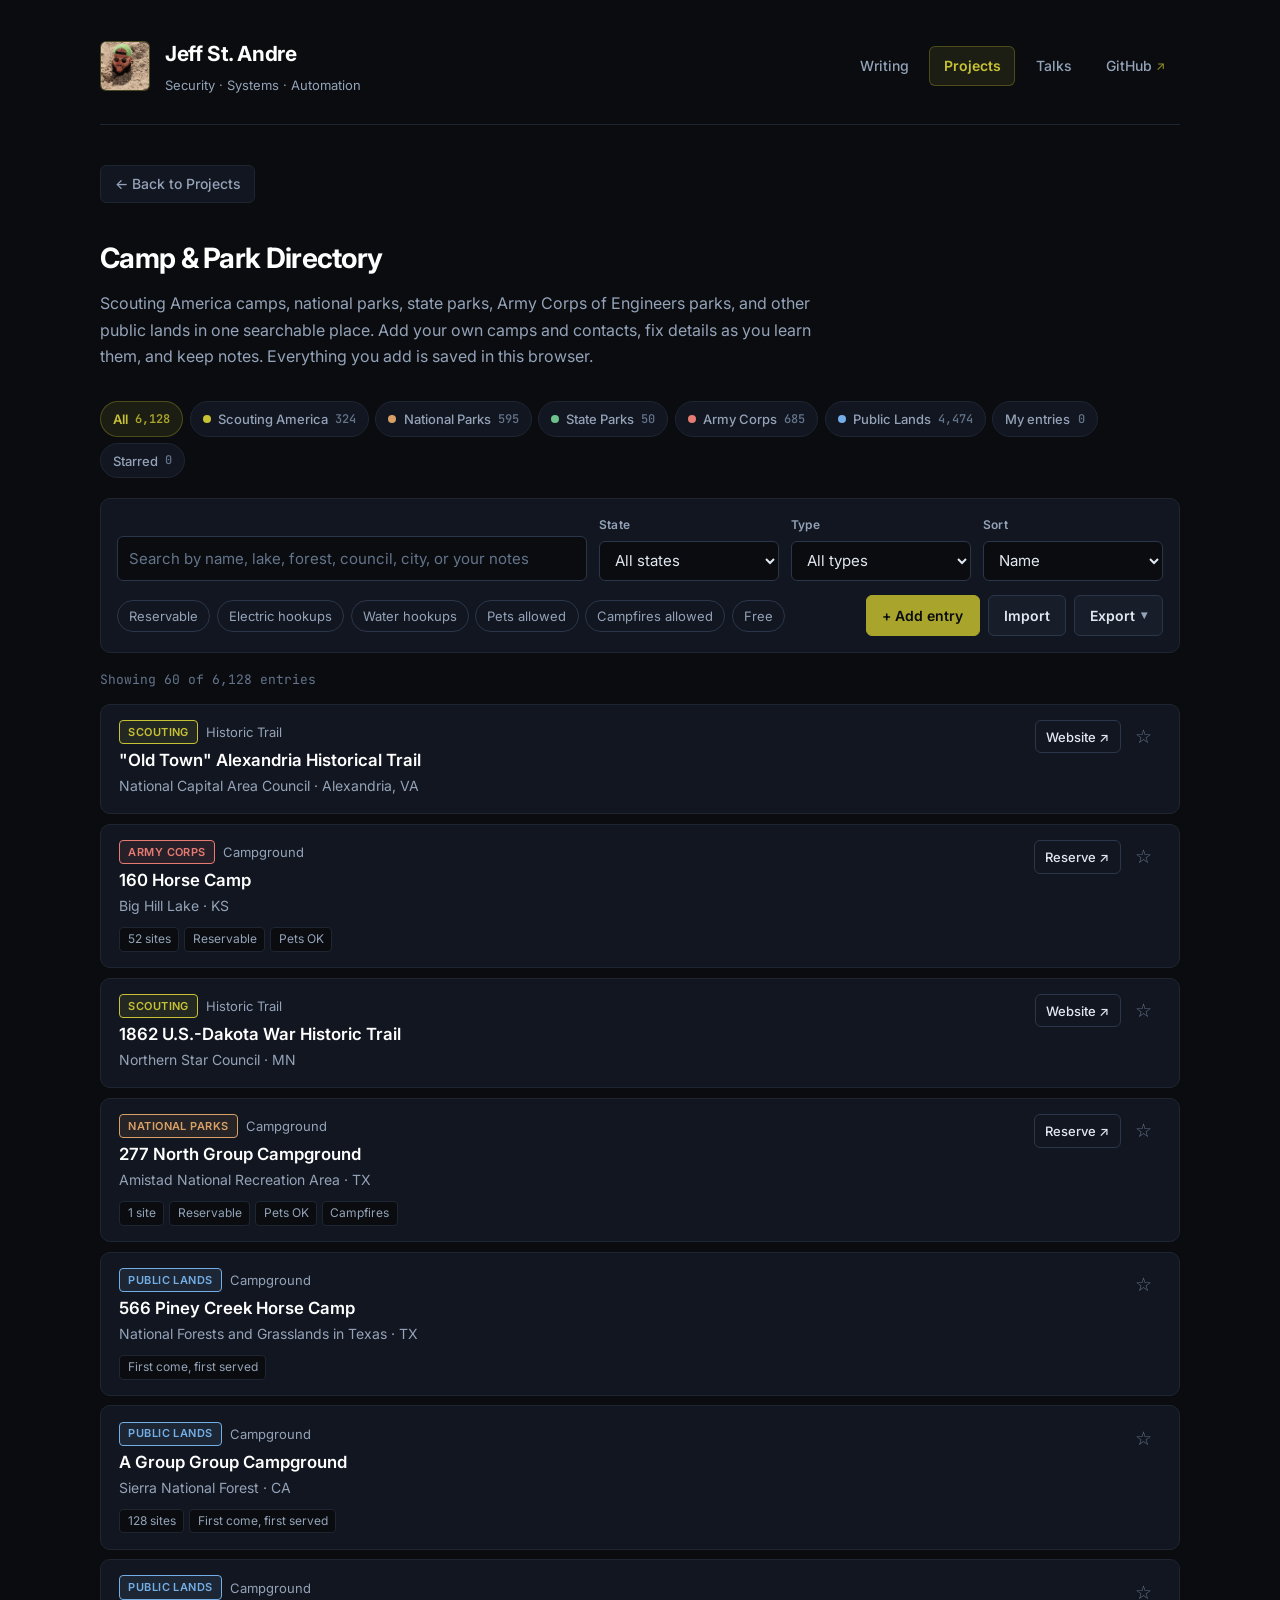
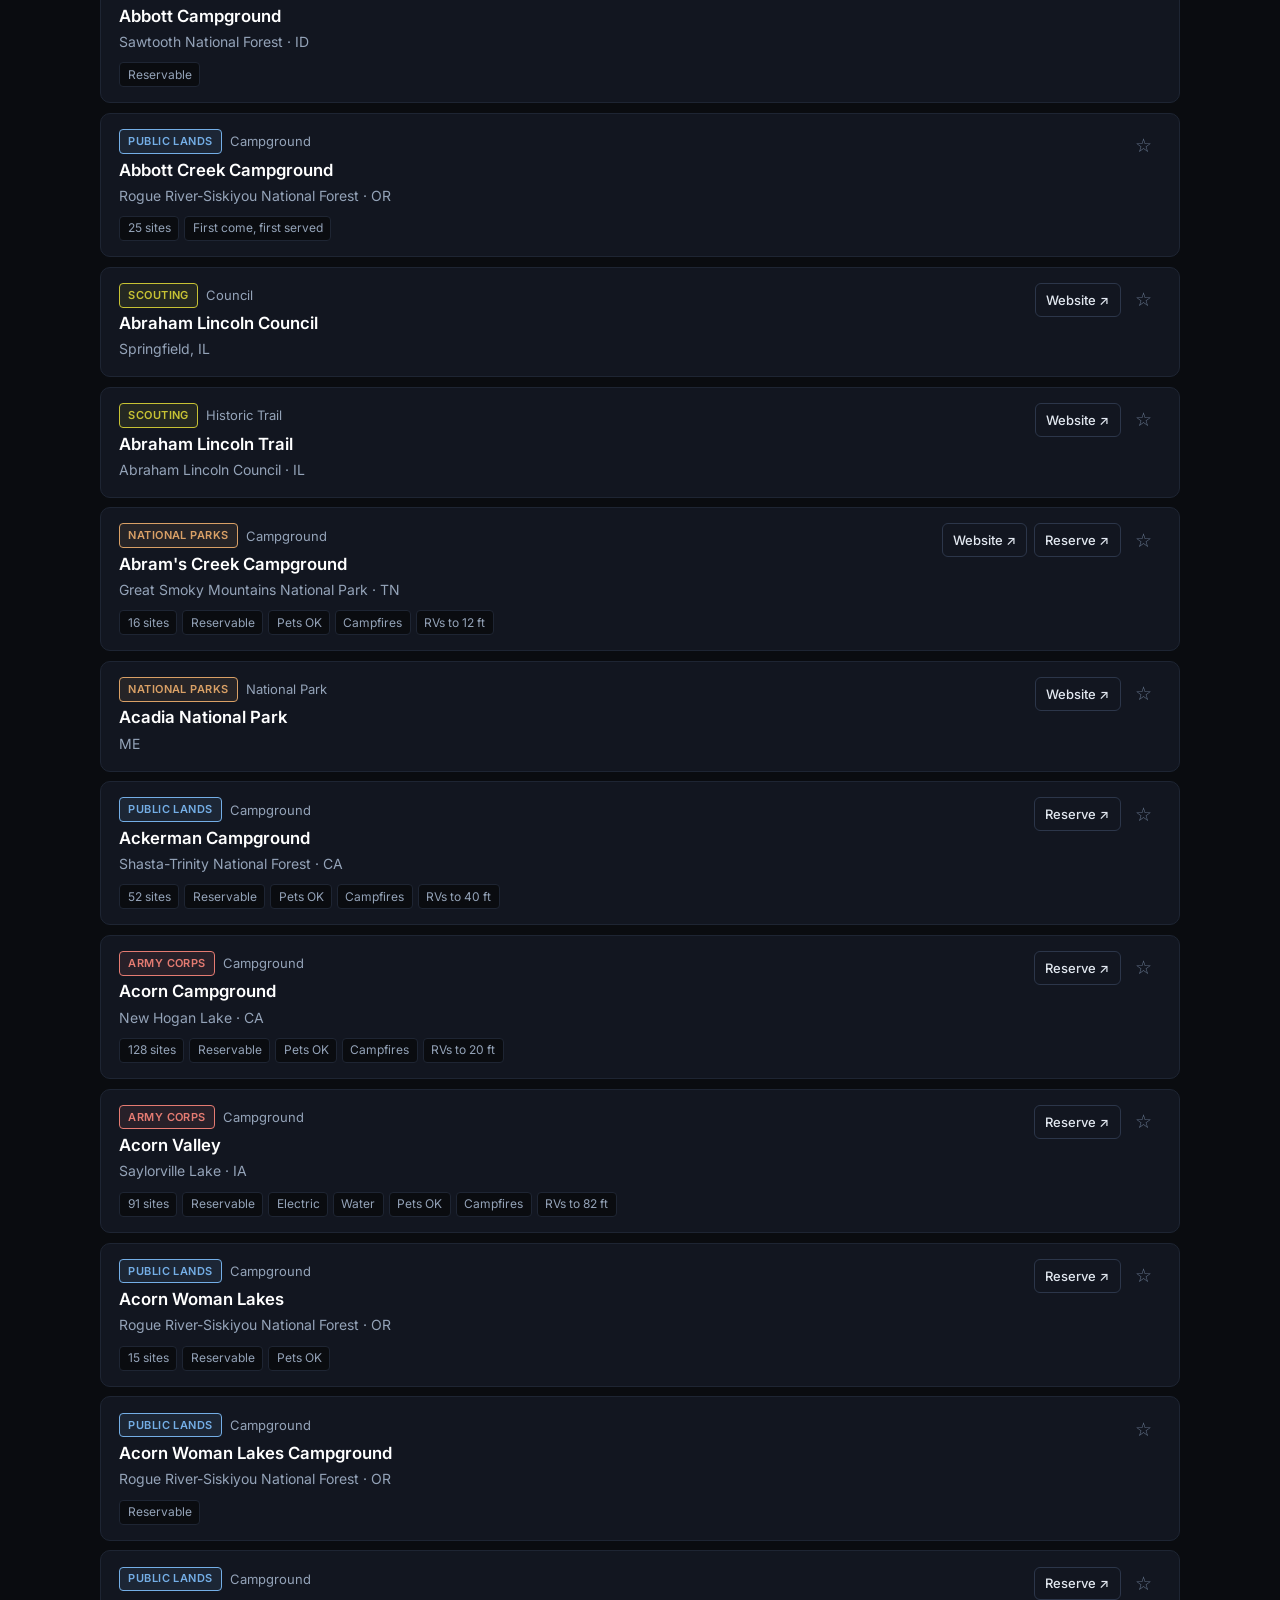
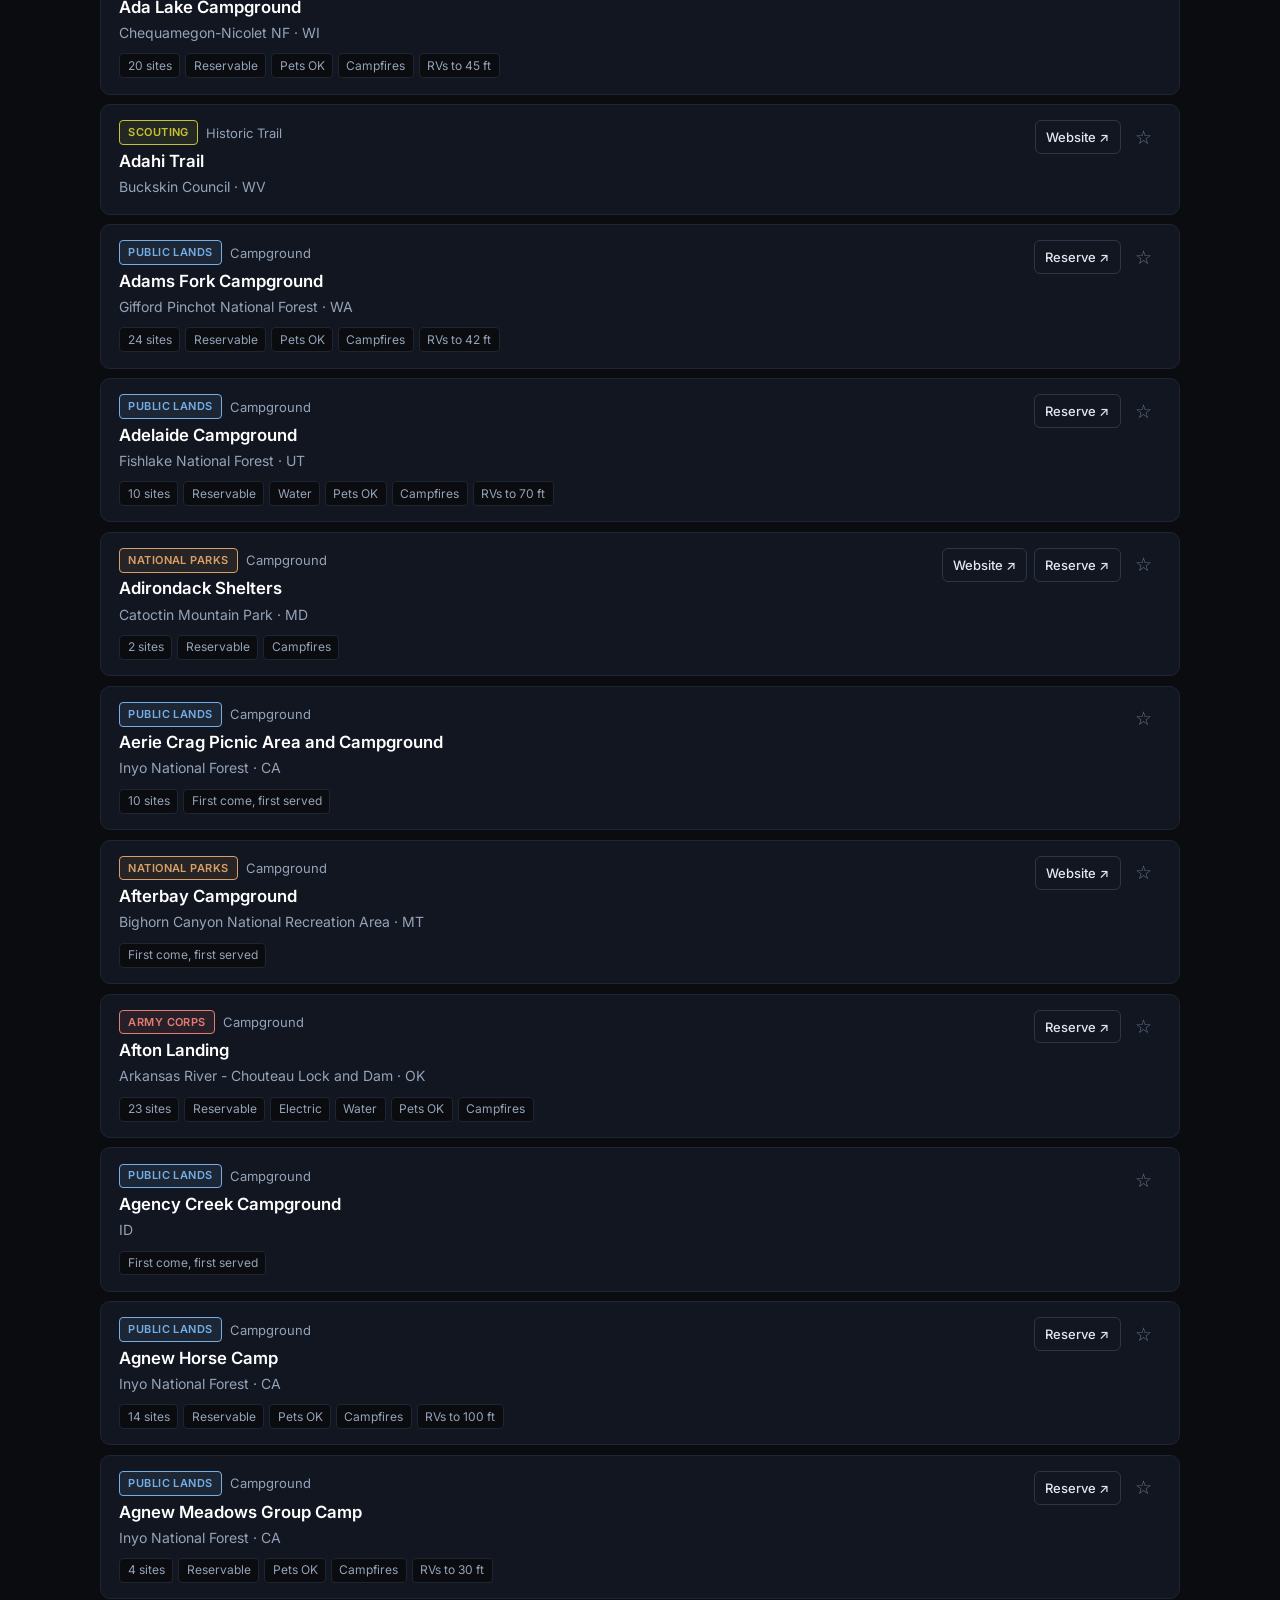
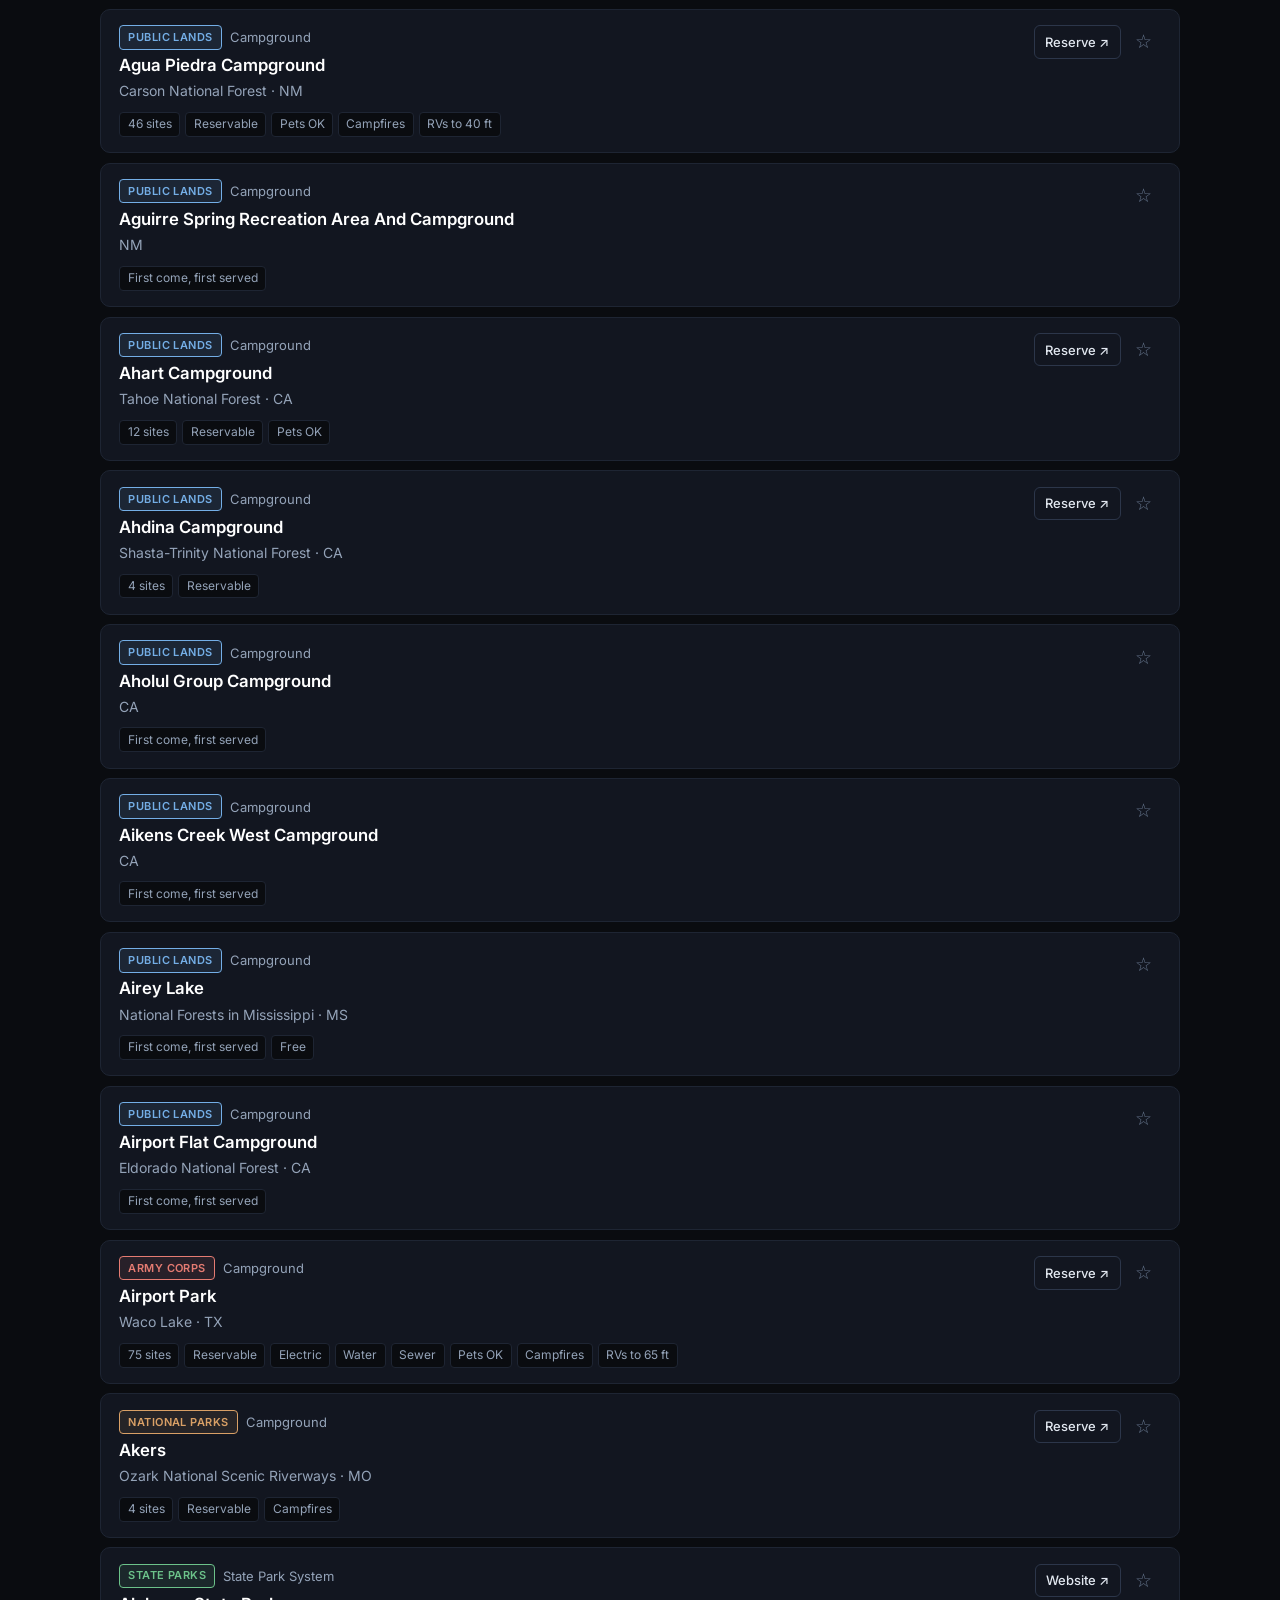
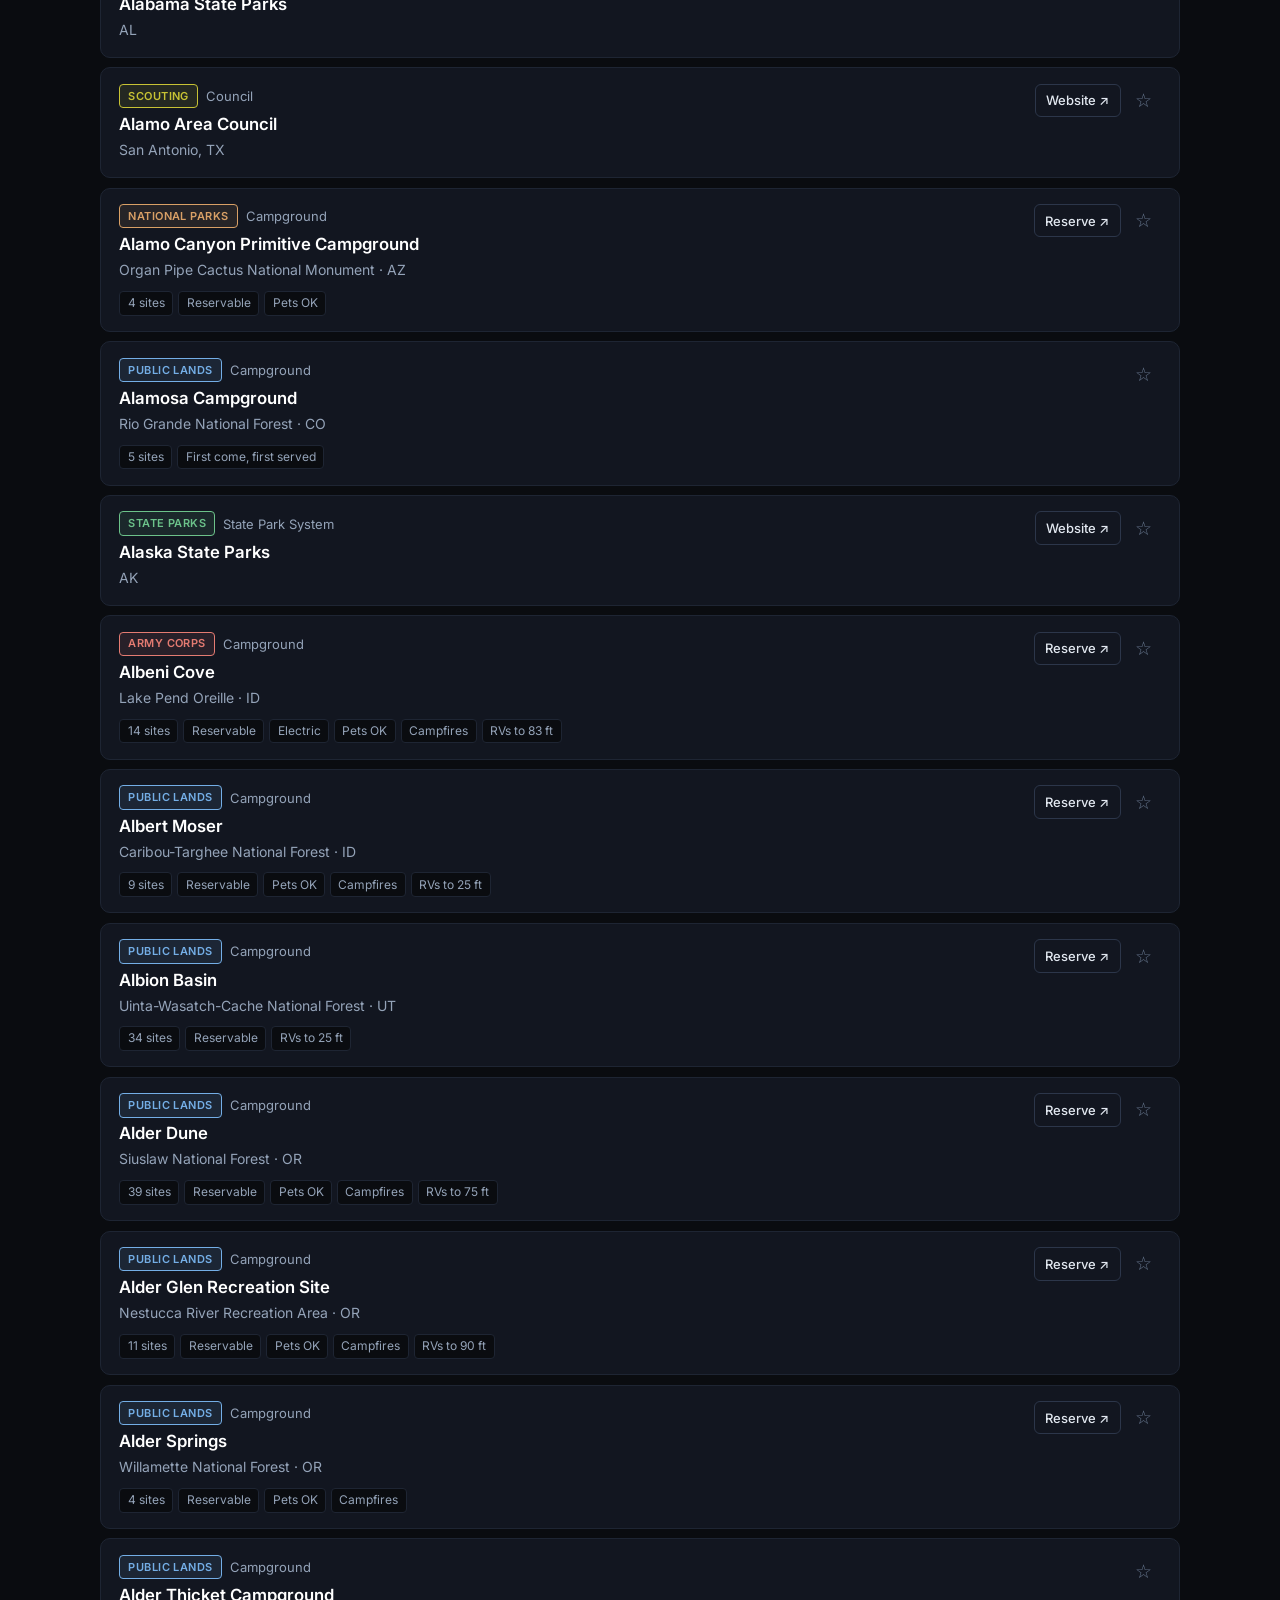
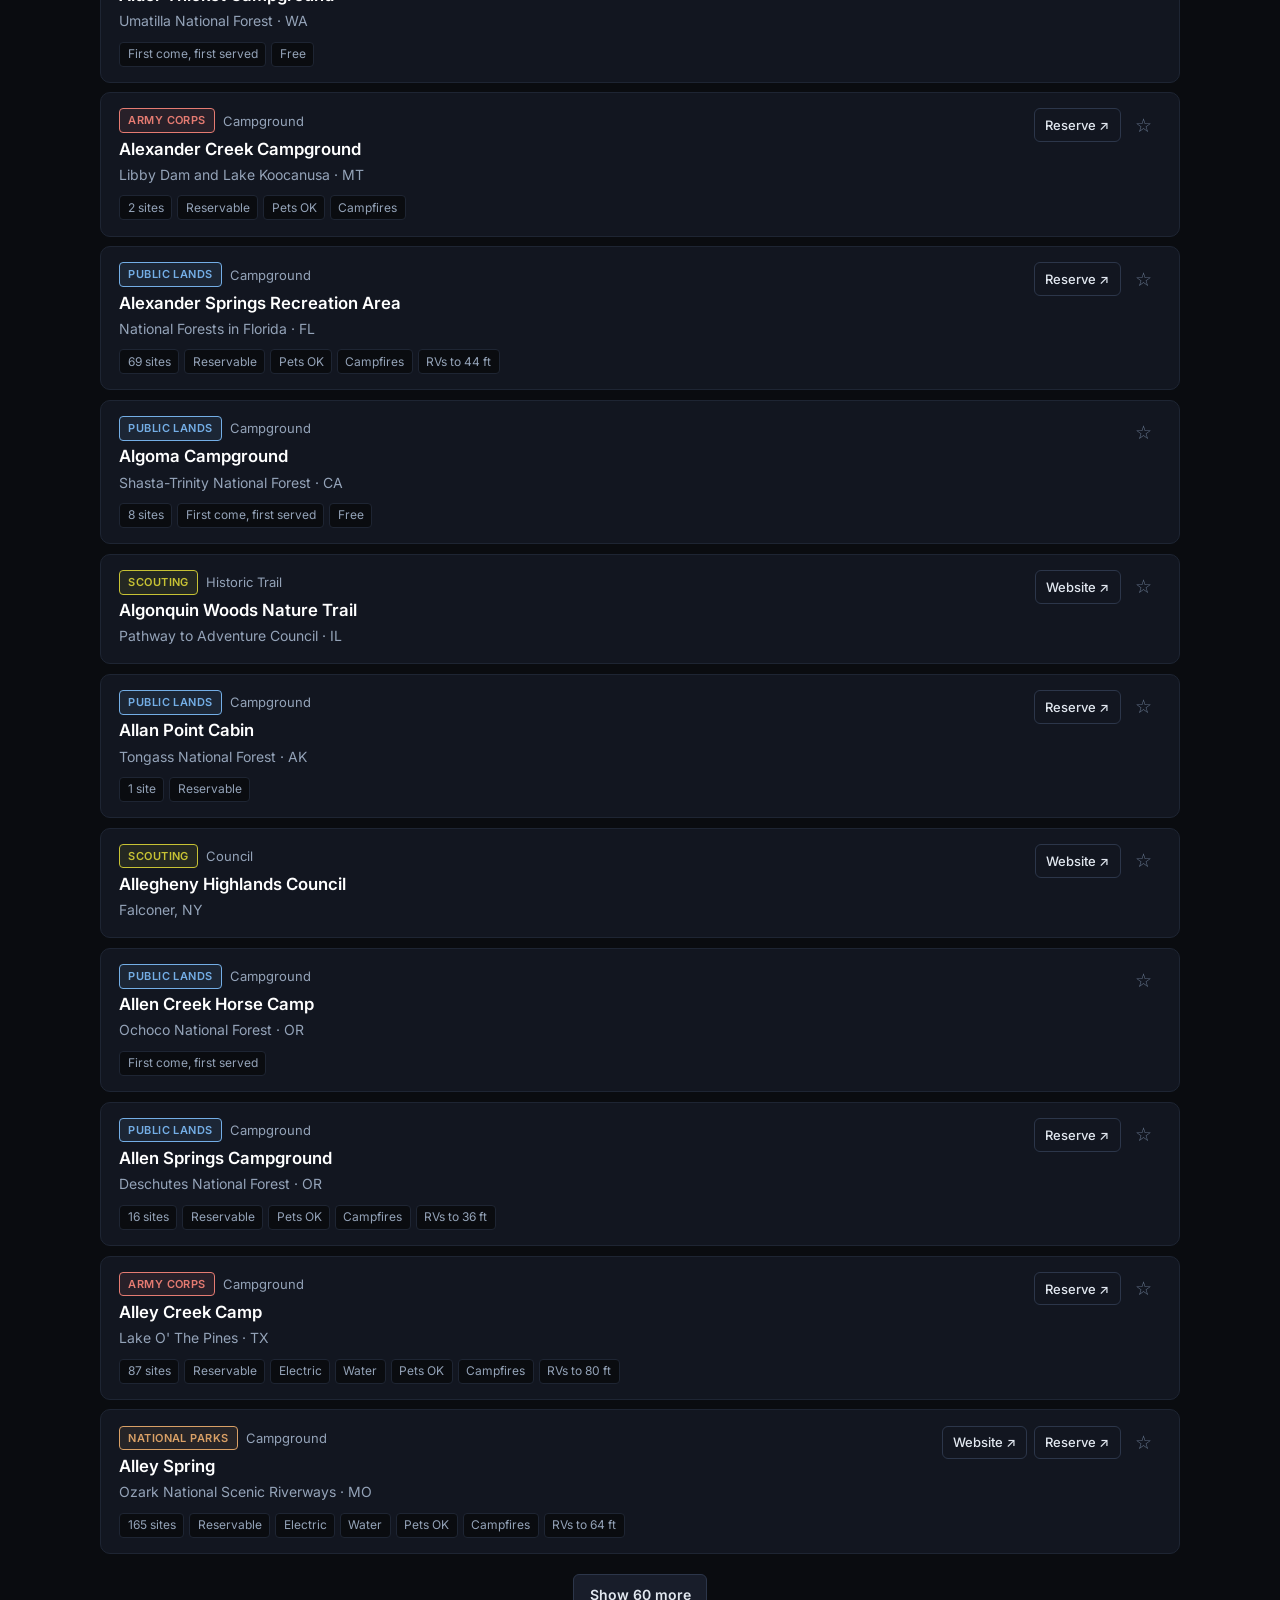
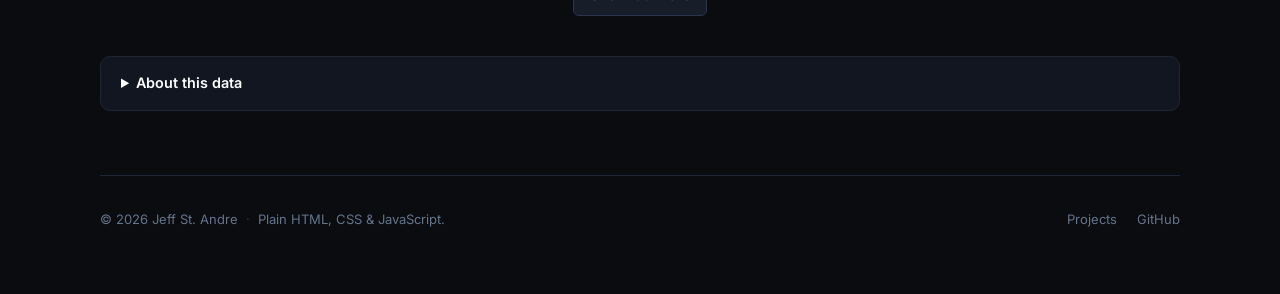
==== commit e2e09ad2: "Add Scouting America National Historic Trails to the directory Adds all 220 approved National Histor" ====
--- a/tools/CampDirectory/index.html
+++ b/tools/CampDirectory/index.html
@@ -143,8 +143,12 @@
             <li><strong>State parks</strong>: the official park agency for all 50 states. Each one links to that
               state's full list of parks. Individual state parks aren't bundled yet; add the ones you use or import a
               list.</li>
-            <li><strong>Scouting America</strong>: the four national high adventure bases and the national office.
-              Local council camps aren't bundled; add yours or import your council's list. Find any council at
+            <li><strong>Scouting America</strong>: the four national high adventure bases, the national office, and
+              every approved National Historic Trail with the council that runs it, from Scouting America's
+              <a href="https://www.scouting.org/outdoor-programs/camping/" target="_blank" rel="noopener">National
+                Historic Trails list</a> (updated August 2026). Spelling in the list was corrected, and trails outside
+              their council's home state are filed under the trail's state. Council camps aren't bundled; add yours or
+              import your council's list. Find any council at
               <a href="https://beascout.scouting.org/" target="_blank" rel="noopener">beascout.scouting.org</a>.</li>
             <li><strong>Your data</strong> (added entries, edits, notes, and stars) stays in this browser. Use
               <em>Export → Backup</em> to keep a copy or move it to another device, and <em>Import</em> to load it
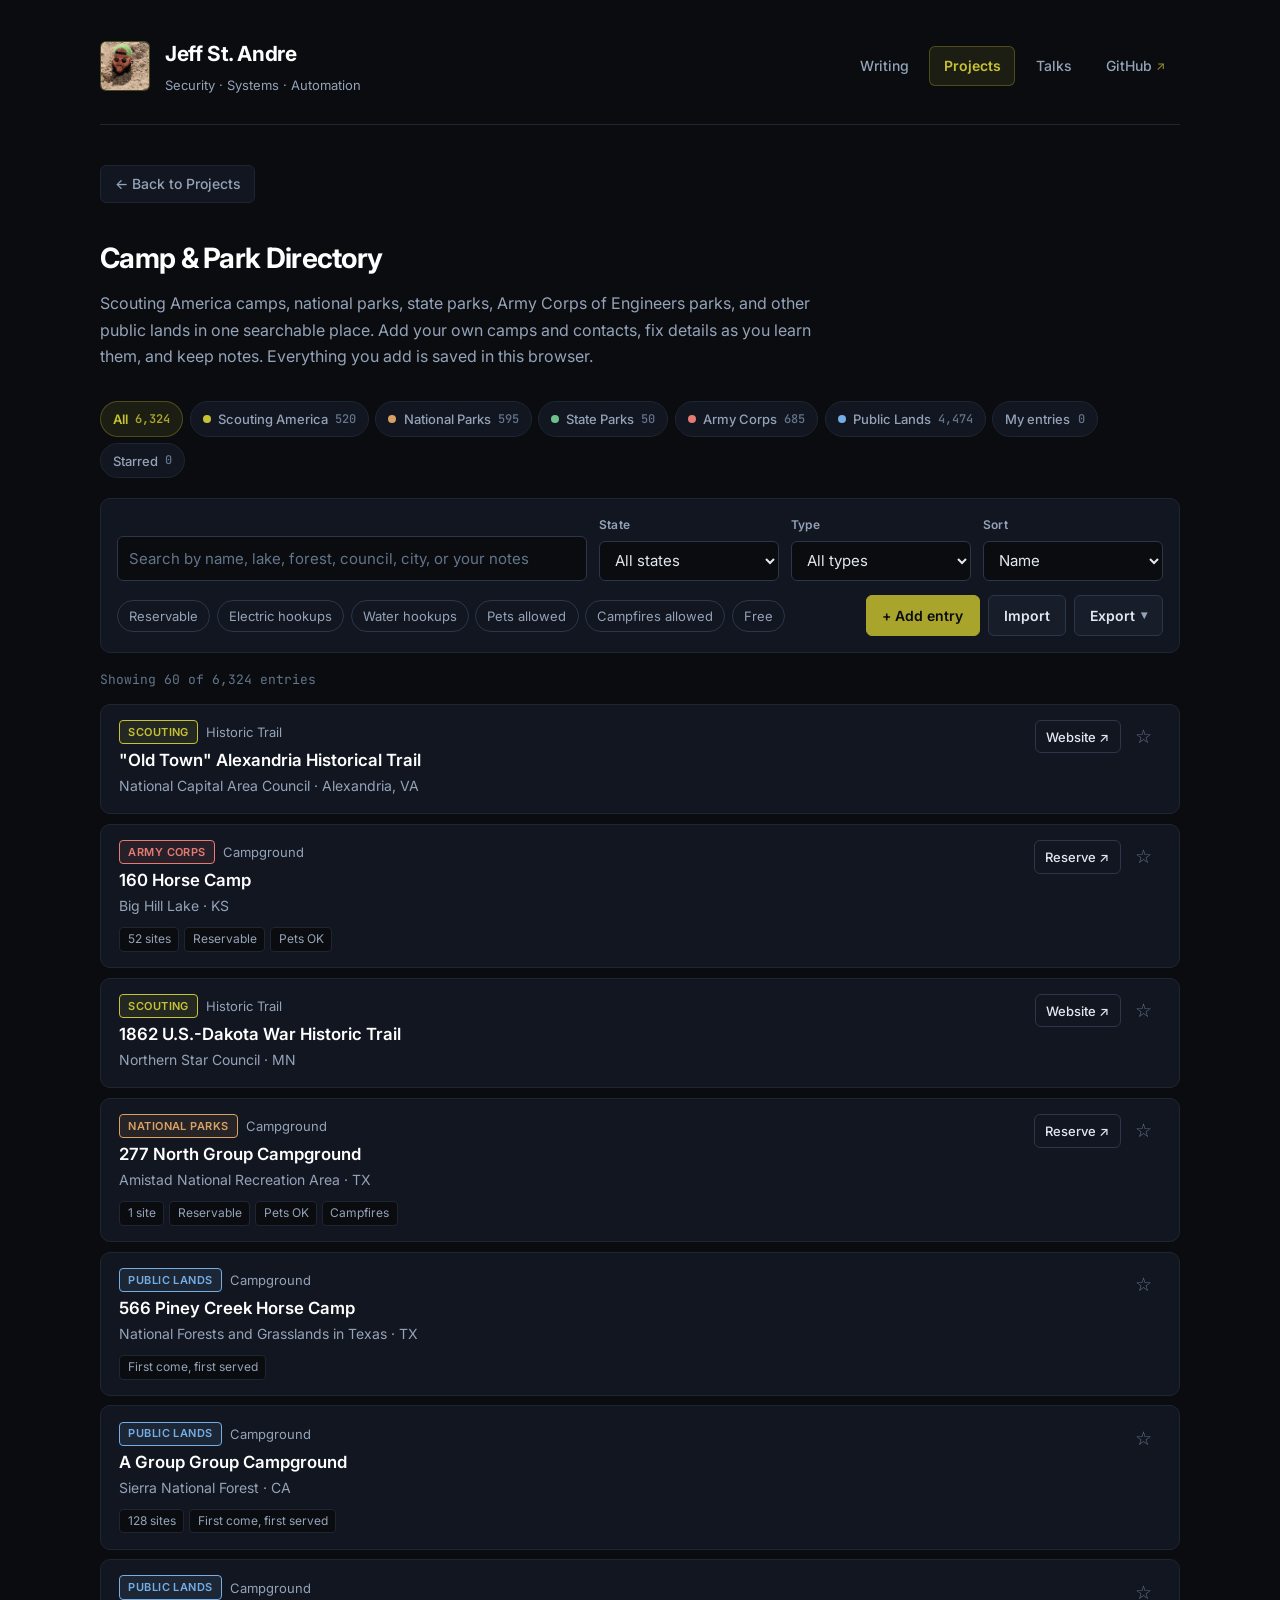
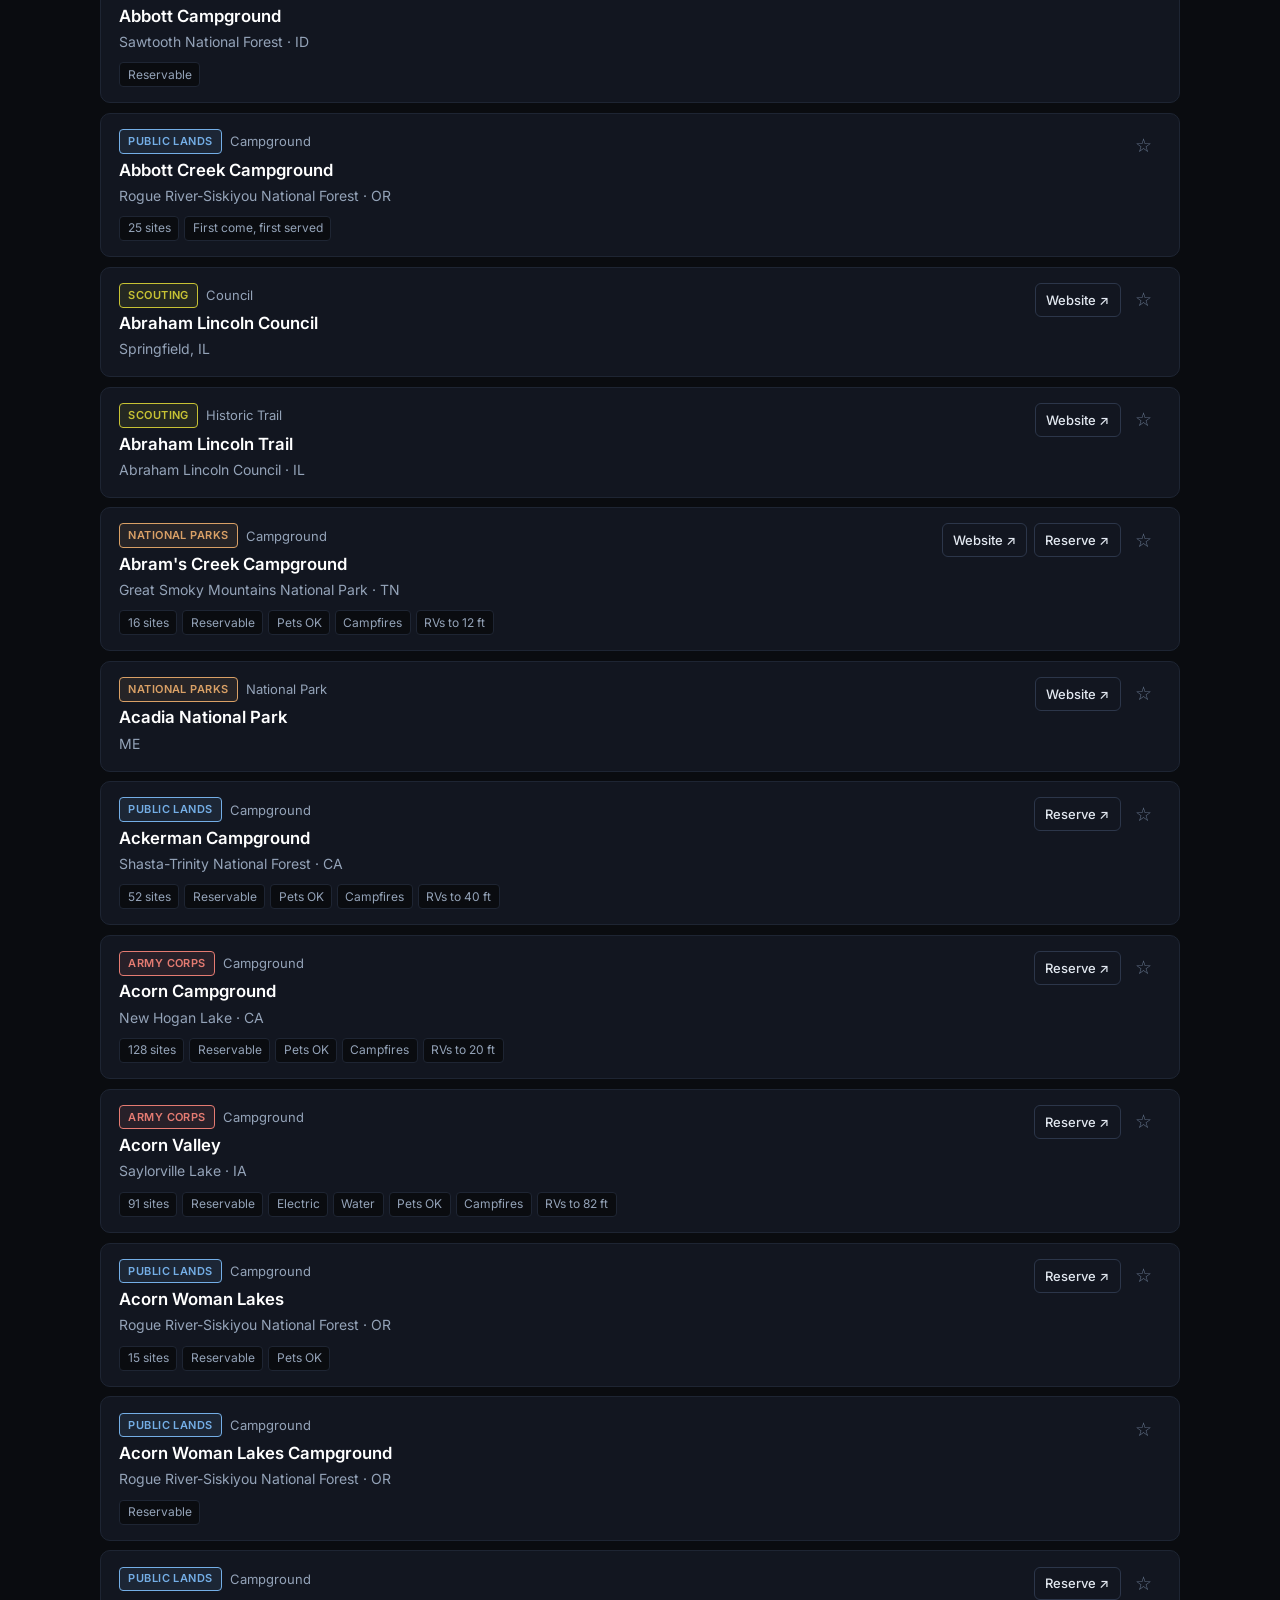
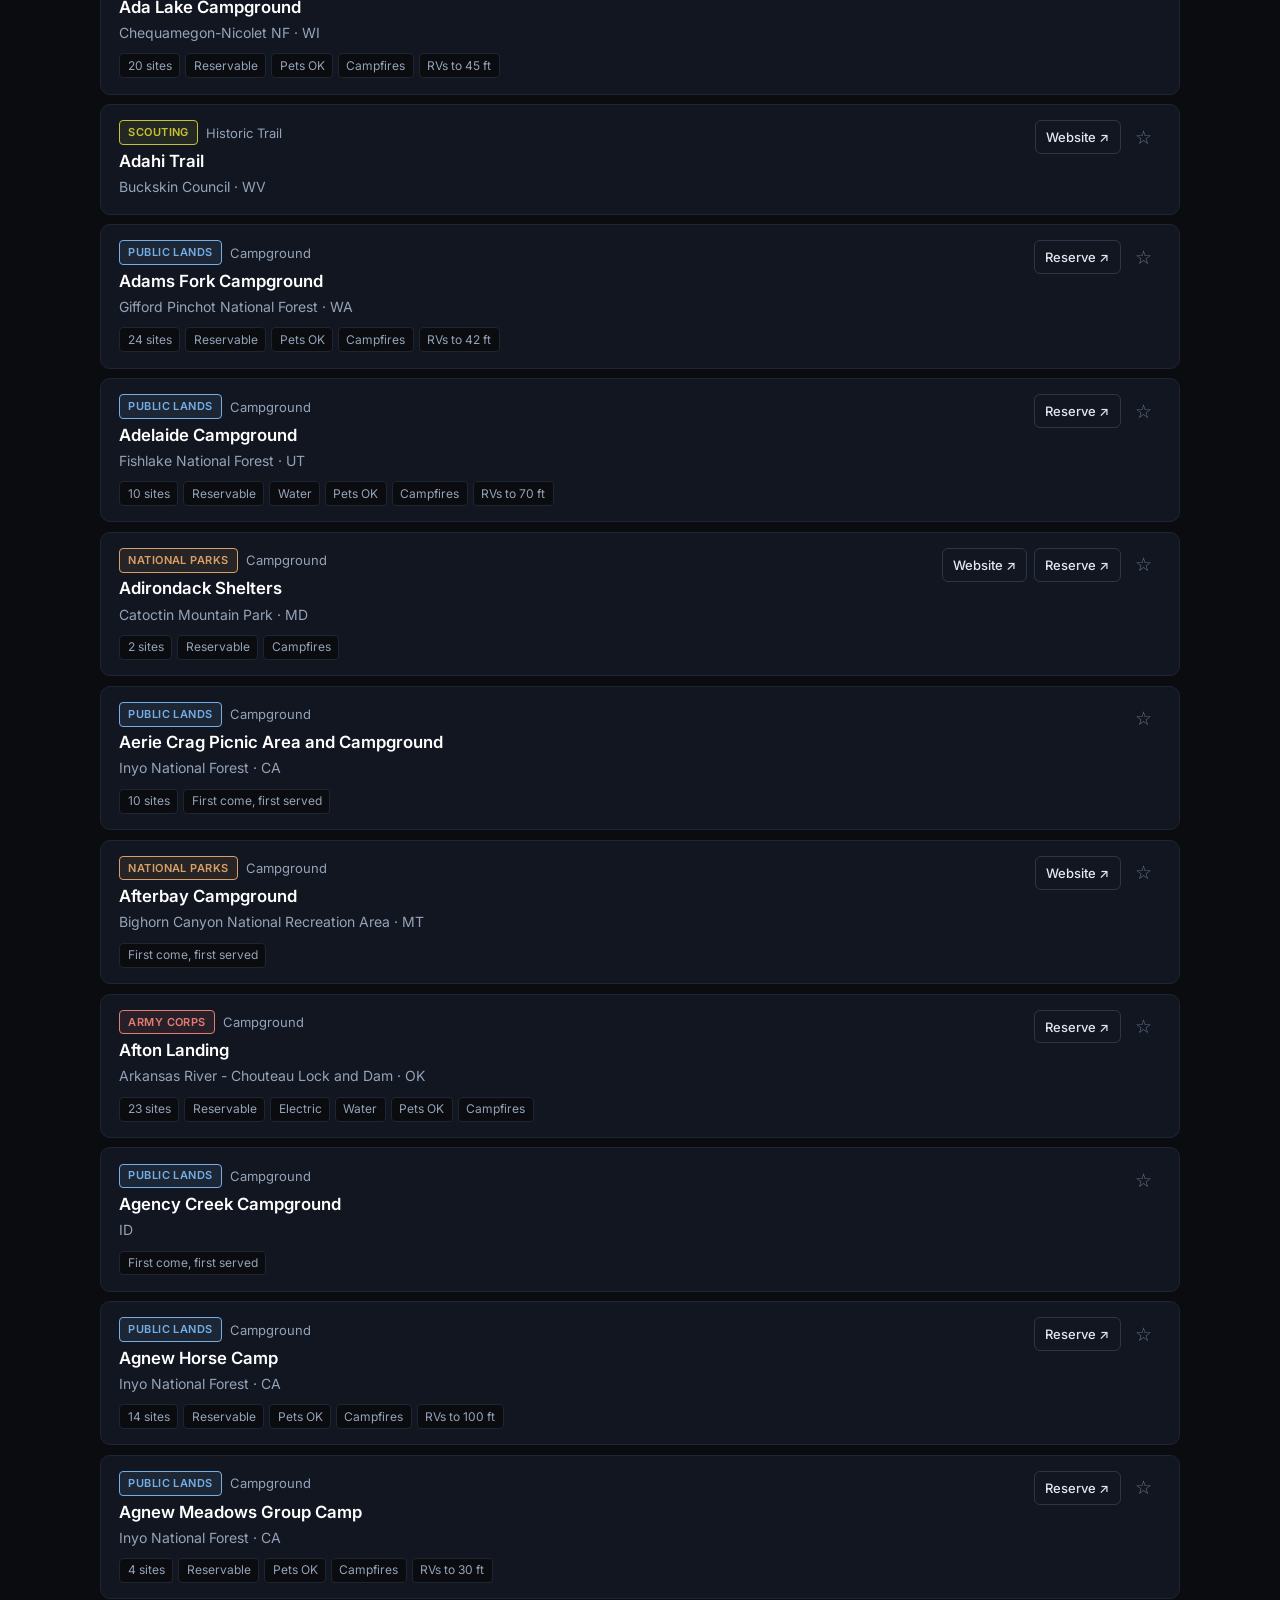
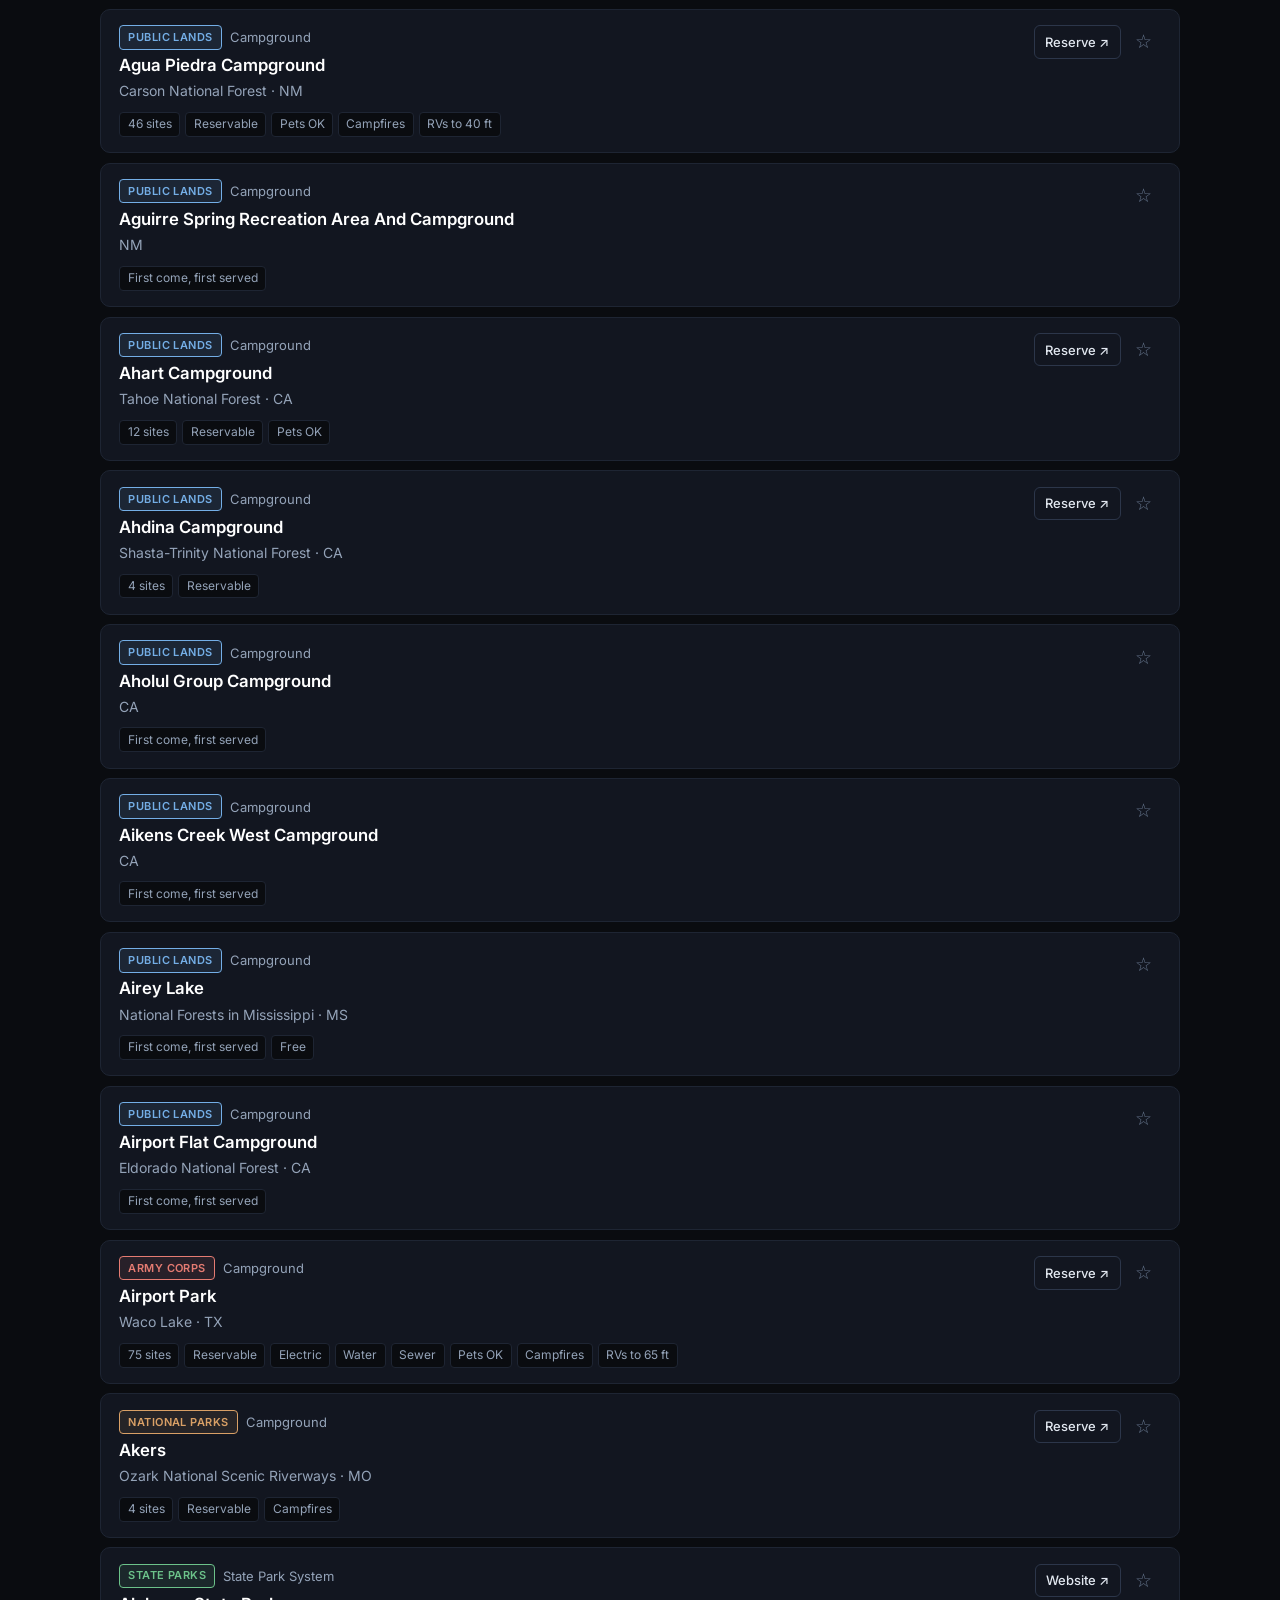
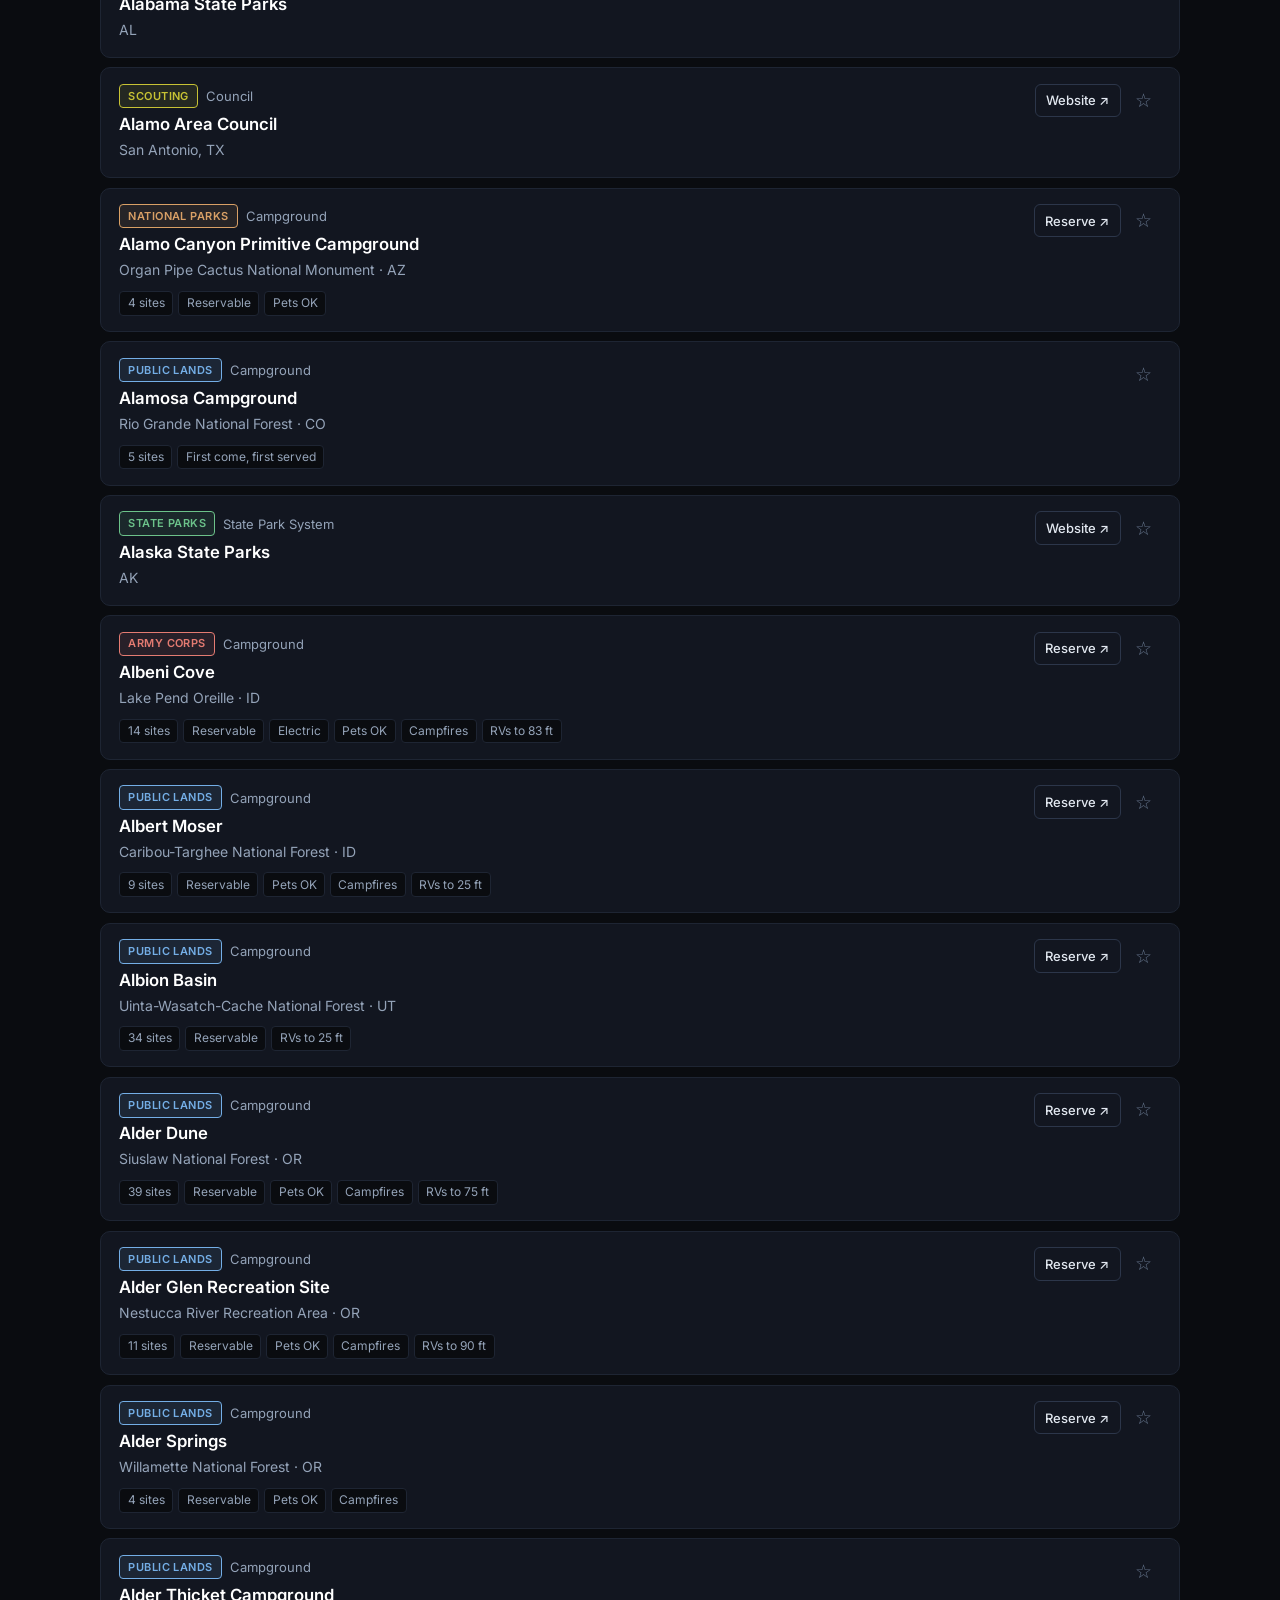
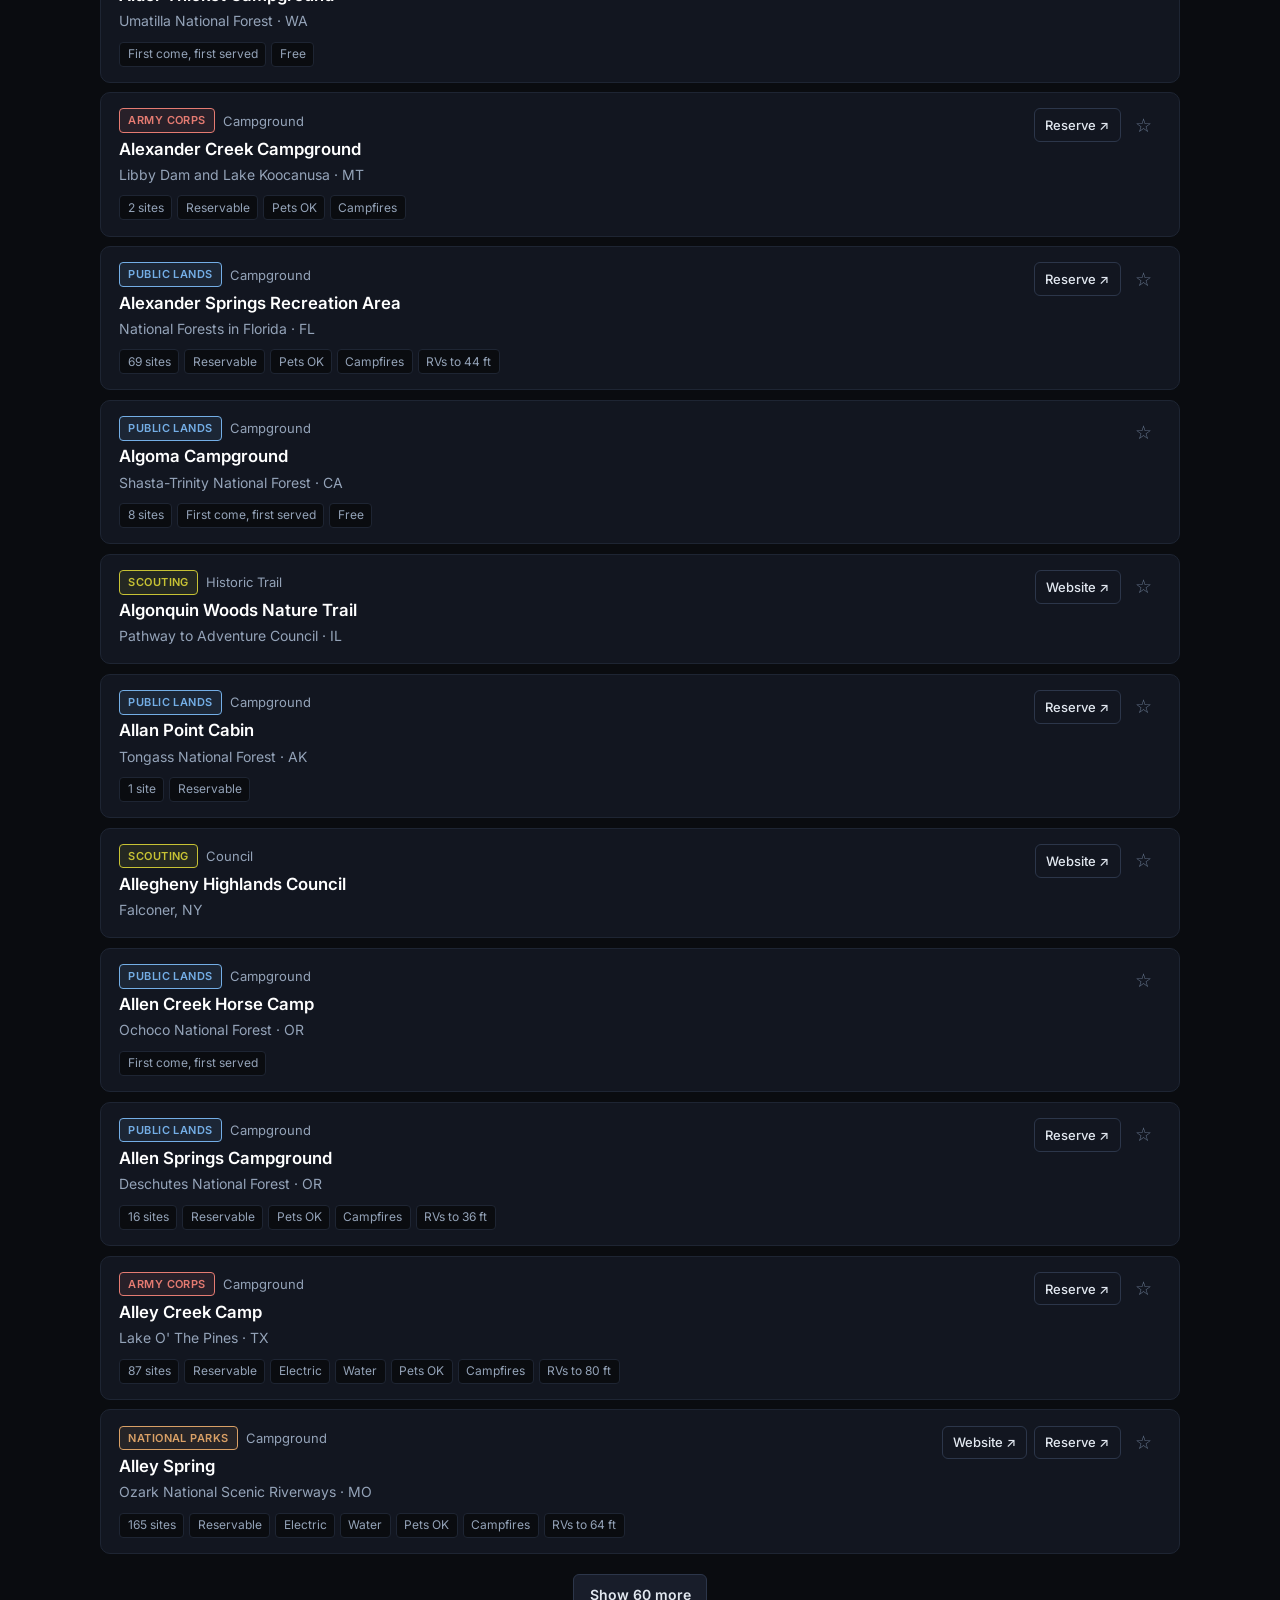
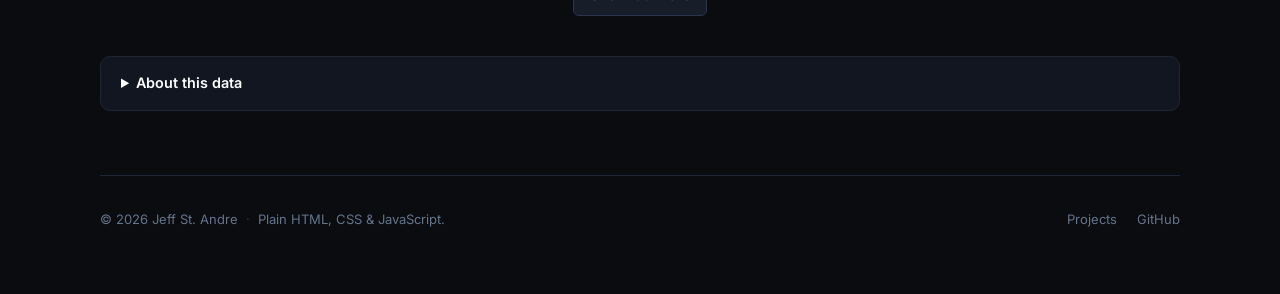
==== commit 78c29346: "Add council camps found by web search; refresh council websites Adds 196 camps run by the 99 council" ====
--- a/tools/CampDirectory/index.html
+++ b/tools/CampDirectory/index.html
@@ -147,8 +147,10 @@
               every approved National Historic Trail with the council that runs it, from Scouting America's
               <a href="https://www.scouting.org/outdoor-programs/camping/" target="_blank" rel="noopener">National
                 Historic Trails list</a> (updated August 2026). Spelling in the list was corrected, and trails outside
-              their council's home state are filed under the trail's state. Council camps aren't bundled; add yours or
-              import your council's list. Find any council at
+              their council's home state are filed under the trail's state. Also about 200 camps run by those 99 councils,
+              found by web search of council camp pages in September 2026. Closed and sold camps were left out where
+              the search showed it, and council websites were updated to their current addresses. Camps for other
+              councils aren't bundled; add yours or import your council's list. Find any council at
               <a href="https://beascout.scouting.org/" target="_blank" rel="noopener">beascout.scouting.org</a>.</li>
             <li><strong>Your data</strong> (added entries, edits, notes, and stars) stays in this browser. Use
               <em>Export → Backup</em> to keep a copy or move it to another device, and <em>Import</em> to load it
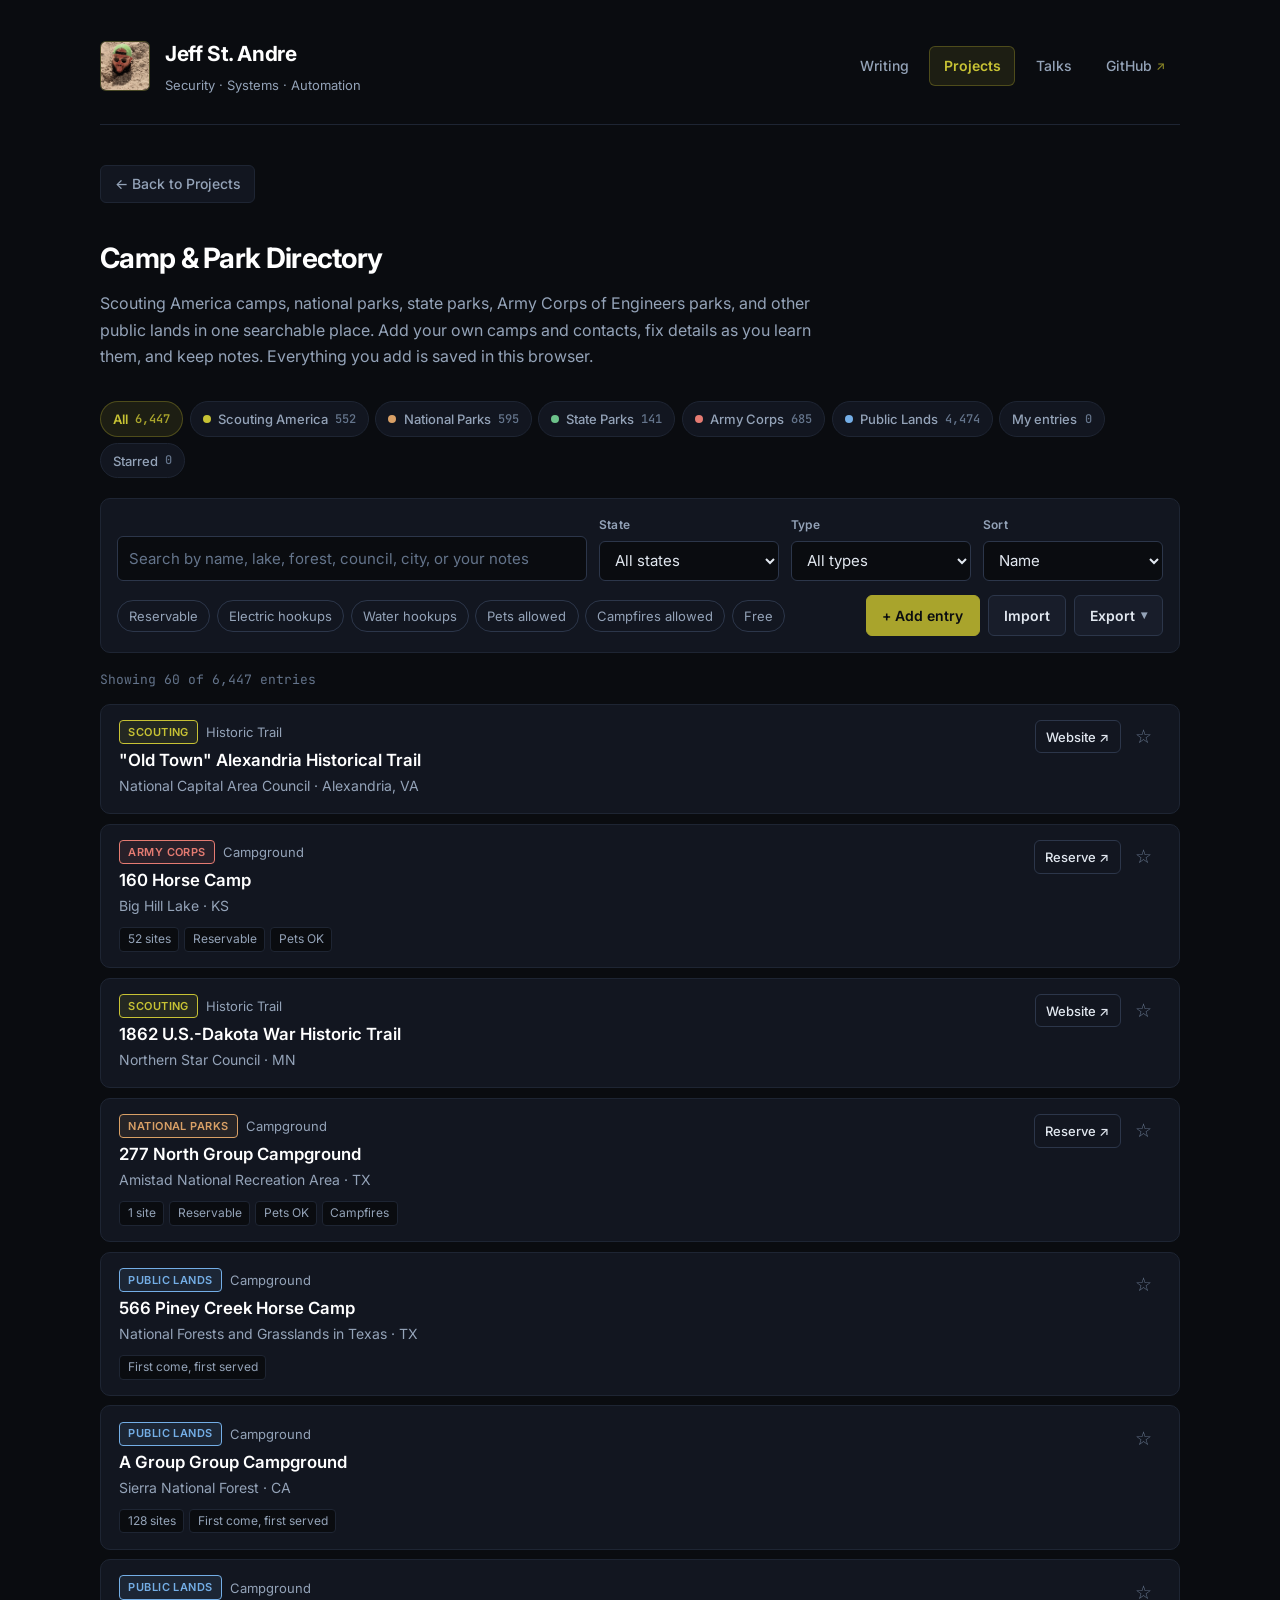
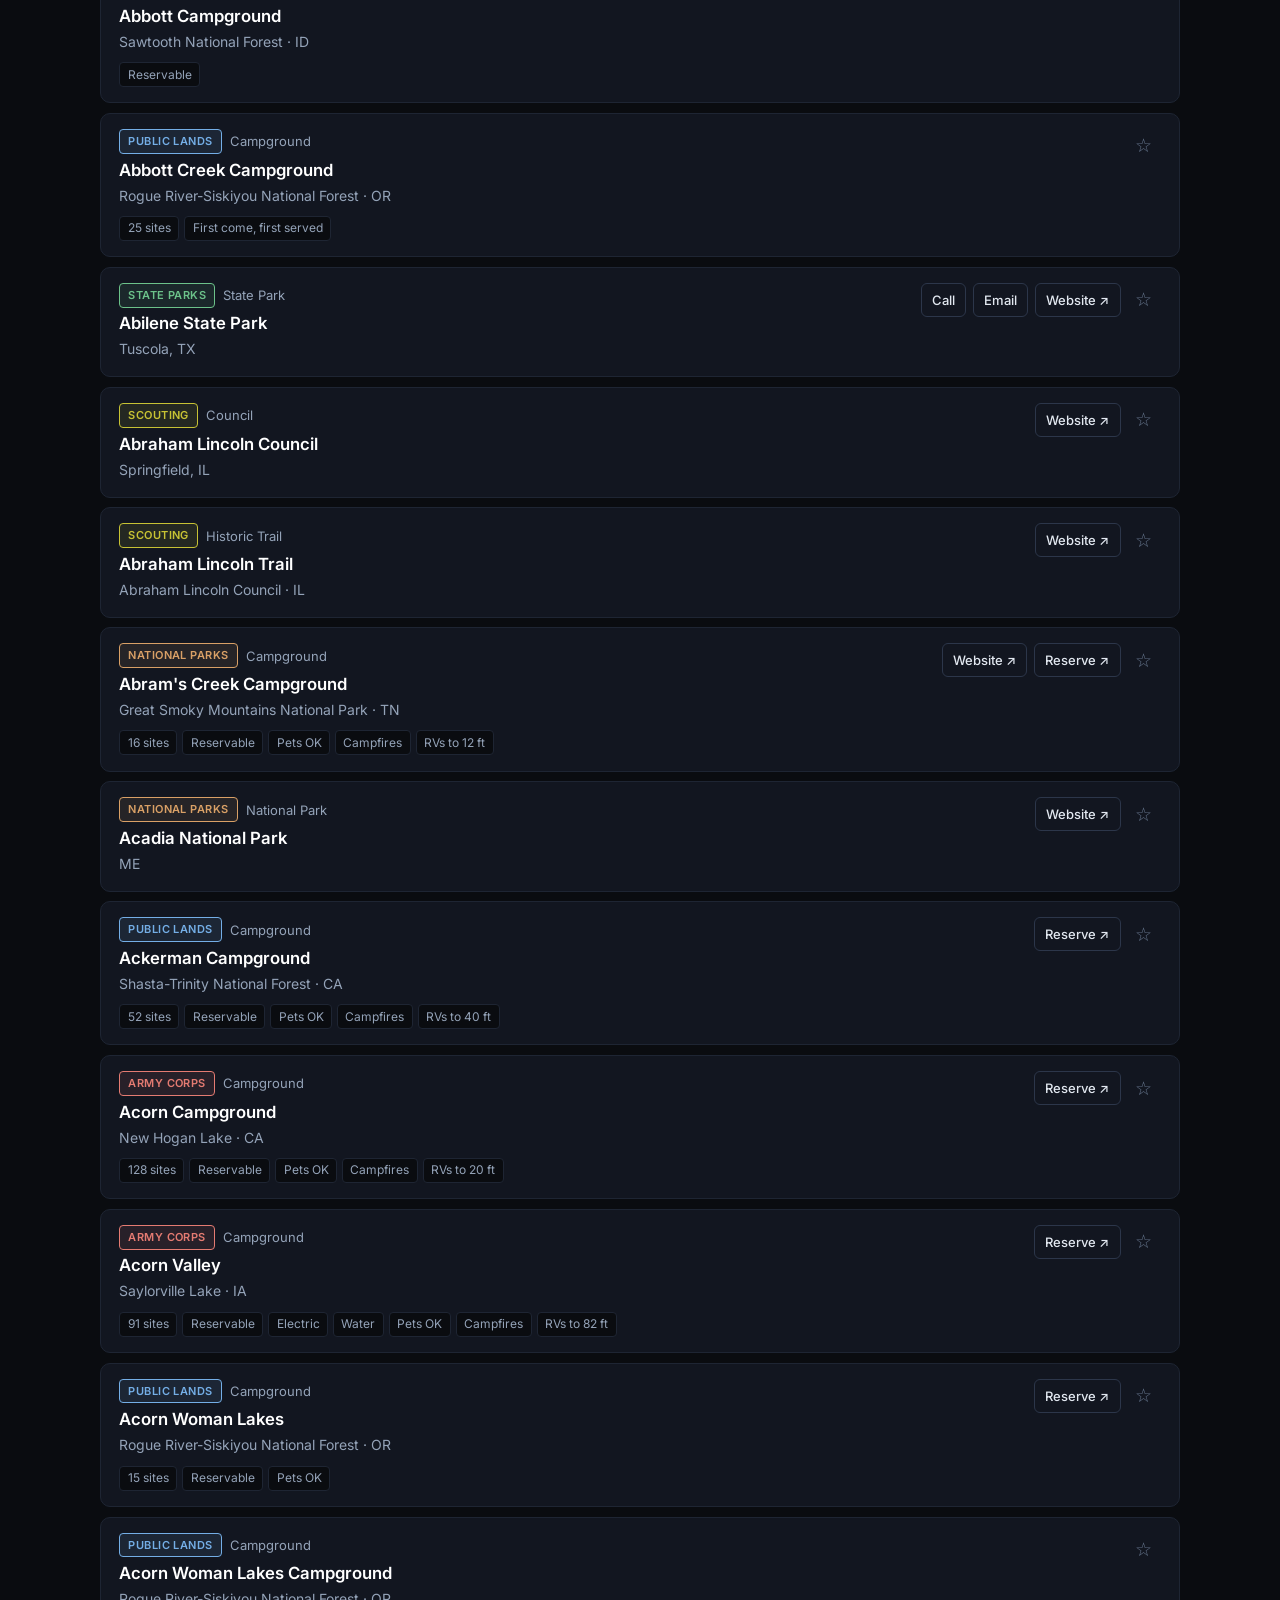
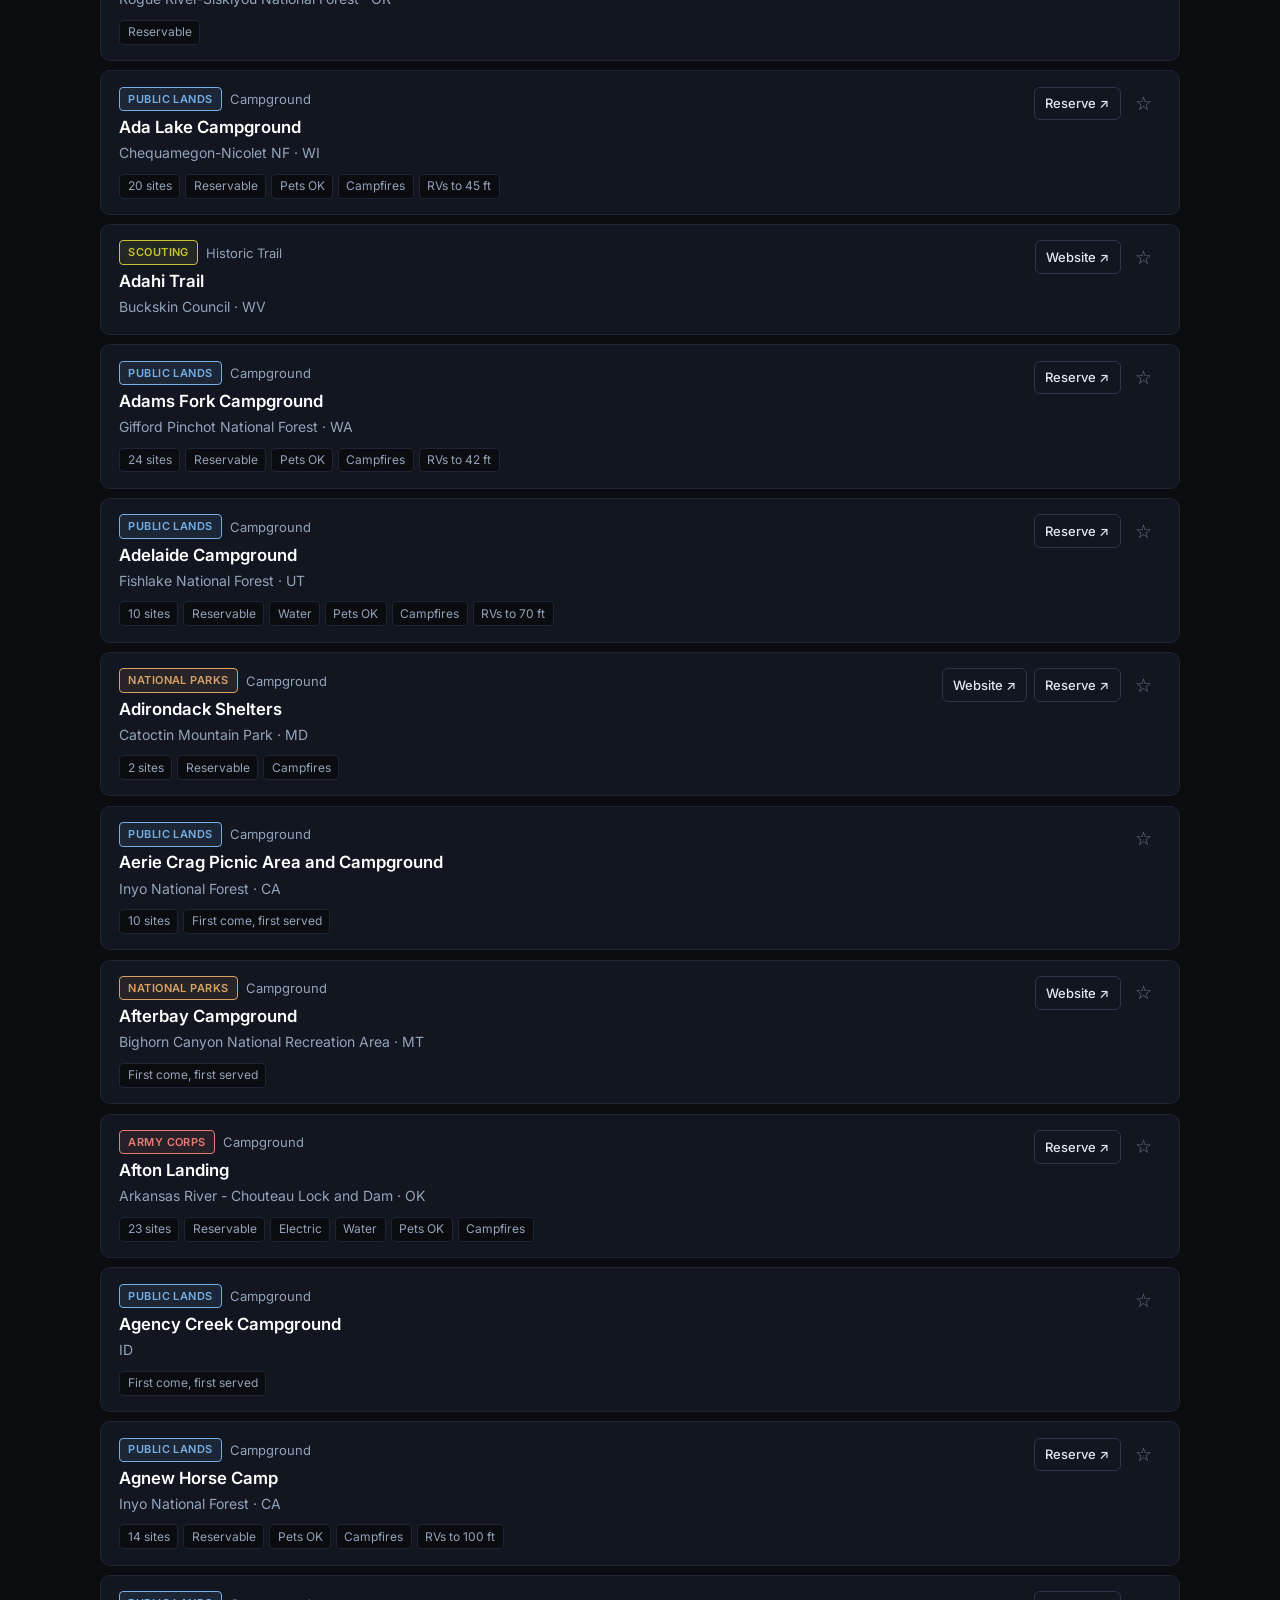
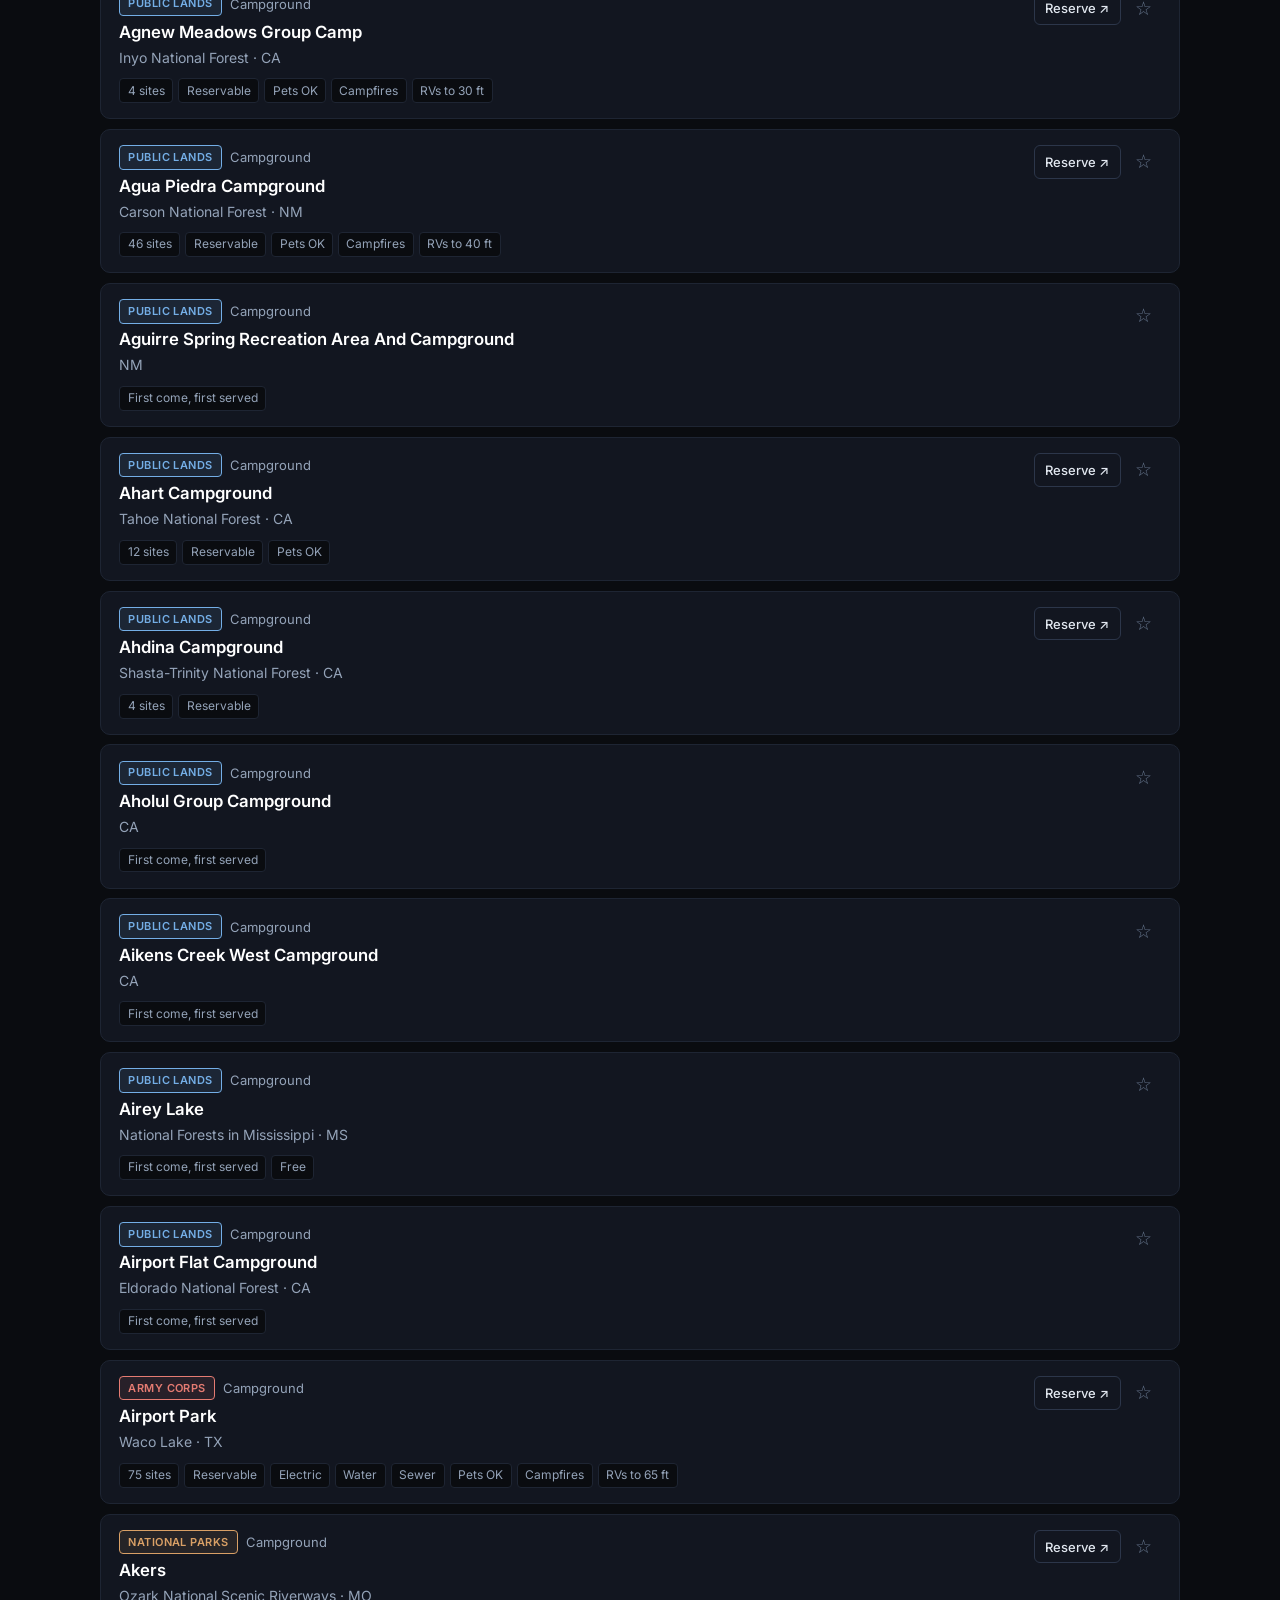
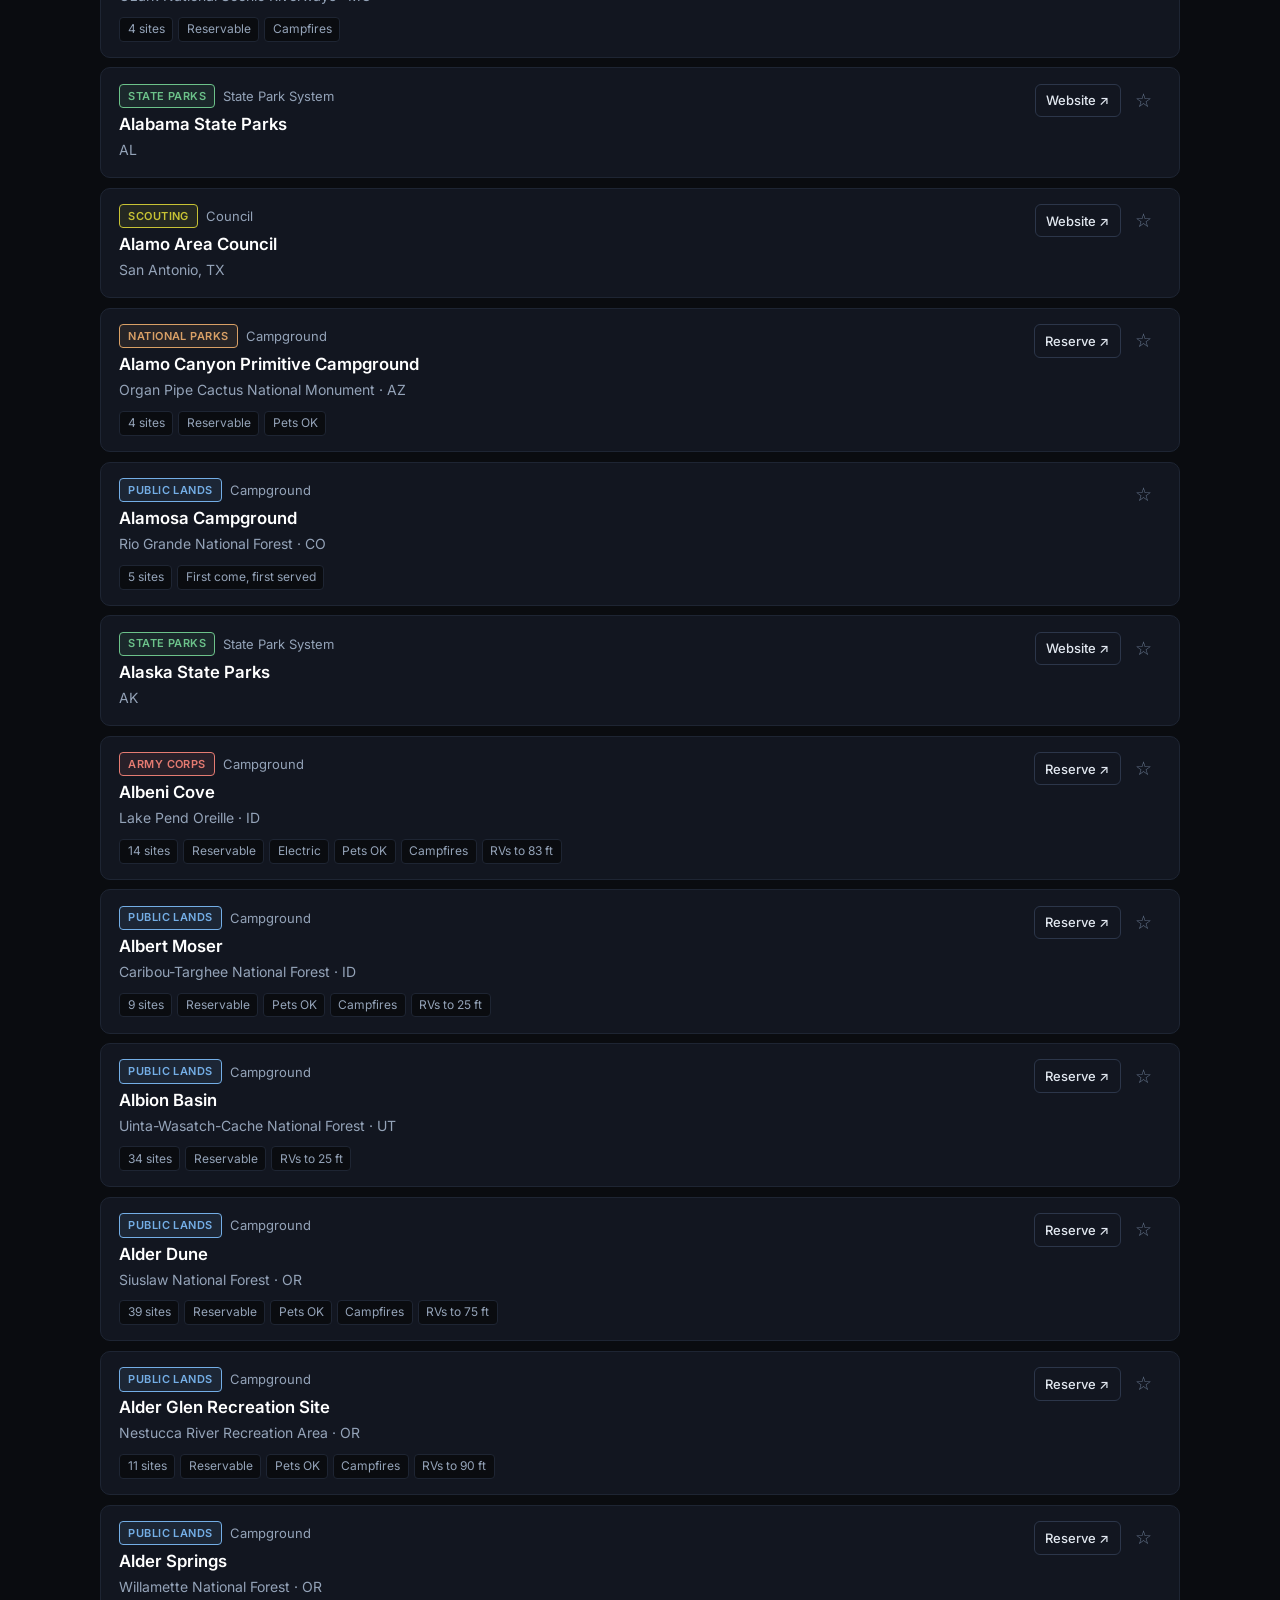
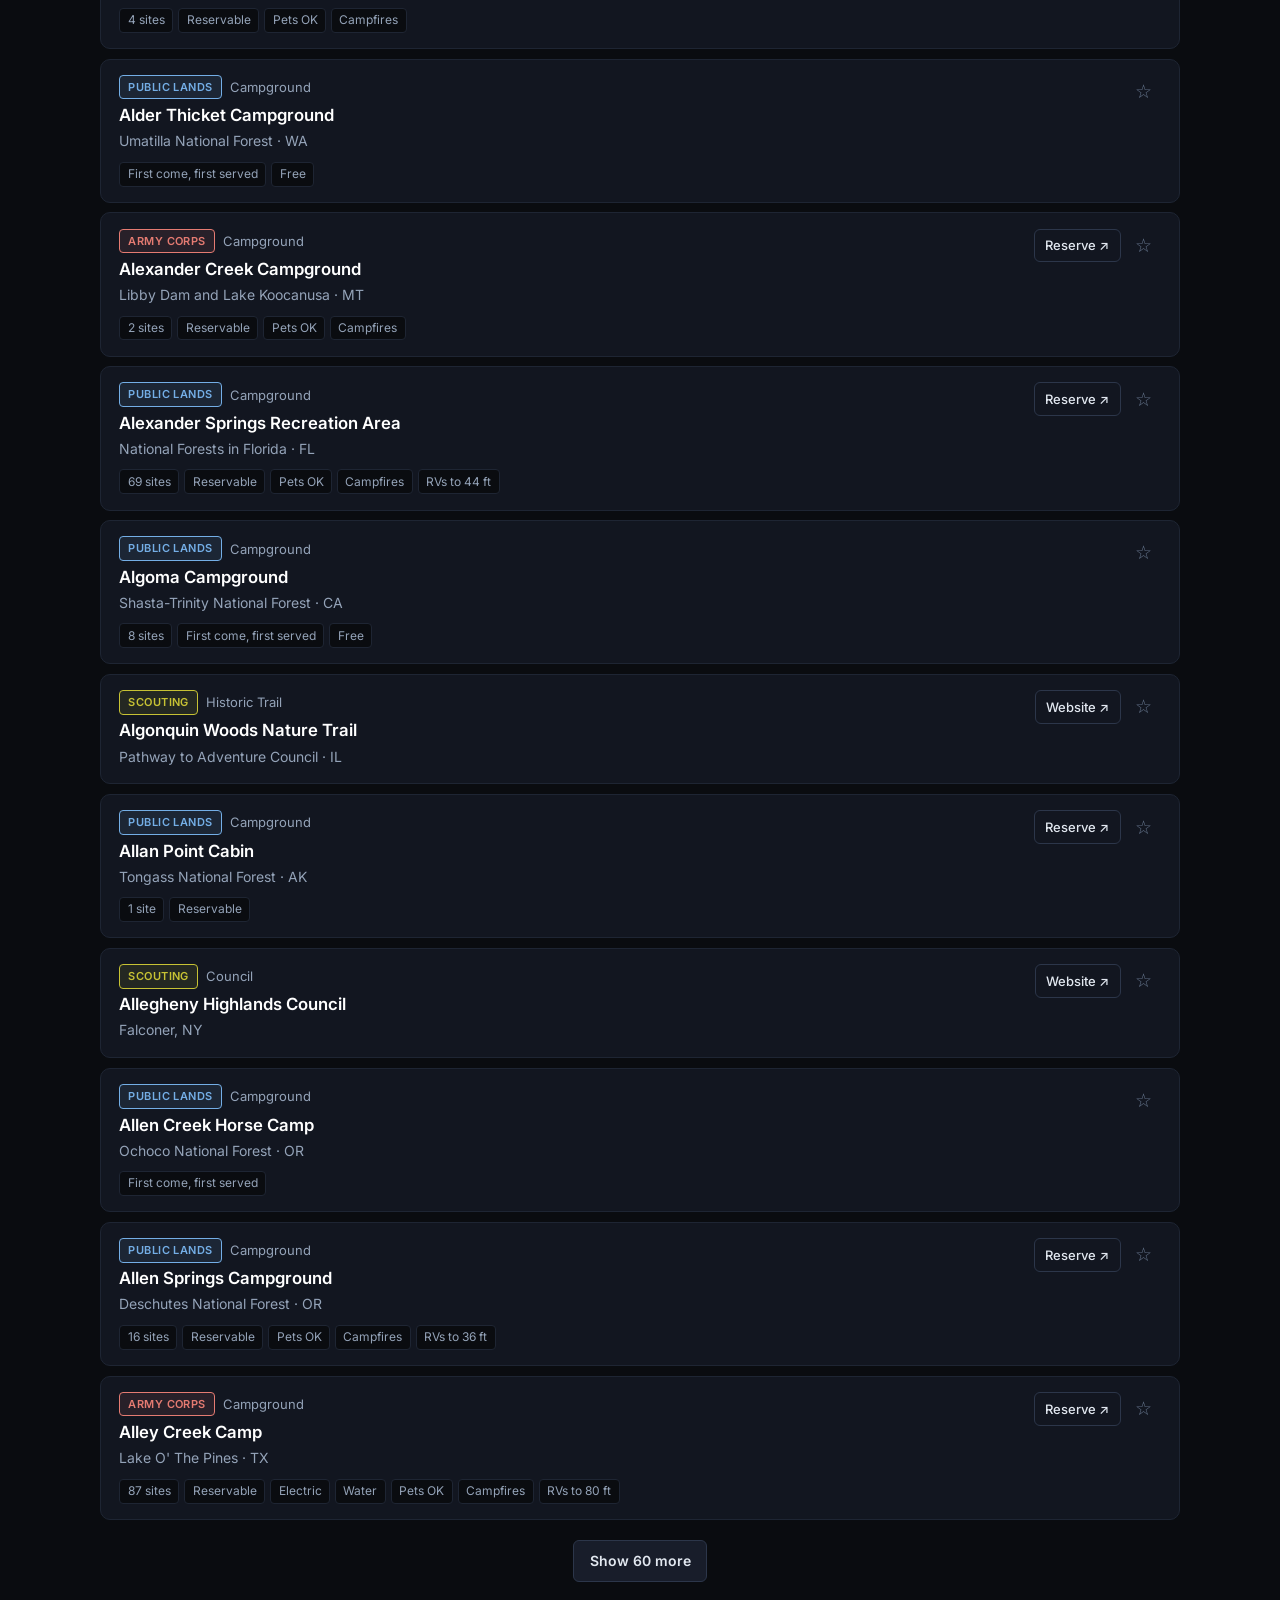
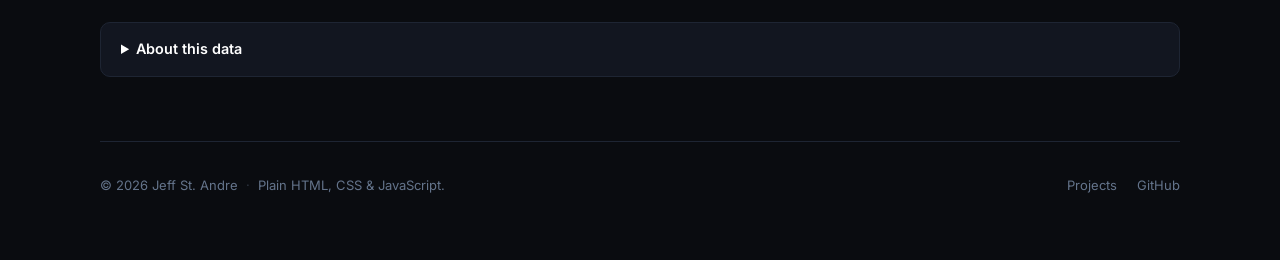
==== commit 574bd4b8: "Add every Texas state park and all Texas council camps Texas state parks: - New data/texas-state-par" ====
--- a/tools/CampDirectory/index.html
+++ b/tools/CampDirectory/index.html
@@ -140,15 +140,17 @@
               campground's Recreation.gov page.</li>
             <li><strong>National parks</strong>: all 63, each linked to its official nps.gov home and contact pages.
             </li>
-            <li><strong>State parks</strong>: the official park agency for all 50 states. Each one links to that
-              state's full list of parks. Individual state parks aren't bundled yet; add the ones you use or import a
-              list.</li>
+            <li><strong>State parks</strong>: the official park agency for all 50 states, each linked to that state's
+              full list of parks. <strong>Texas</strong> is complete: every park, natural area, and historic site run by
+              Texas Parks and Wildlife and open to visitors, with address, phone, and official page, gathered from the
+              parks' own pages by web search in September 2026. Individual parks in other states aren't bundled yet; add
+              the ones you use or import a list.</li>
             <li><strong>Scouting America</strong>: the four national high adventure bases, the national office, and
               every approved National Historic Trail with the council that runs it, from Scouting America's
               <a href="https://www.scouting.org/outdoor-programs/camping/" target="_blank" rel="noopener">National
                 Historic Trails list</a> (updated August 2026). Spelling in the list was corrected, and trails outside
-              their council's home state are filed under the trail's state. Also about 200 camps run by those 99 councils,
-              found by web search of council camp pages in September 2026. Closed and sold camps were left out where
+              their council's home state are filed under the trail's state. Also about 220 camps run by those 99 councils
+              and by every other council that serves Texas, found by web search of council camp pages in September 2026. Closed and sold camps were left out where
               the search showed it, and council websites were updated to their current addresses. Camps for other
               councils aren't bundled; add yours or import your council's list. Find any council at
               <a href="https://beascout.scouting.org/" target="_blank" rel="noopener">beascout.scouting.org</a>.</li>
